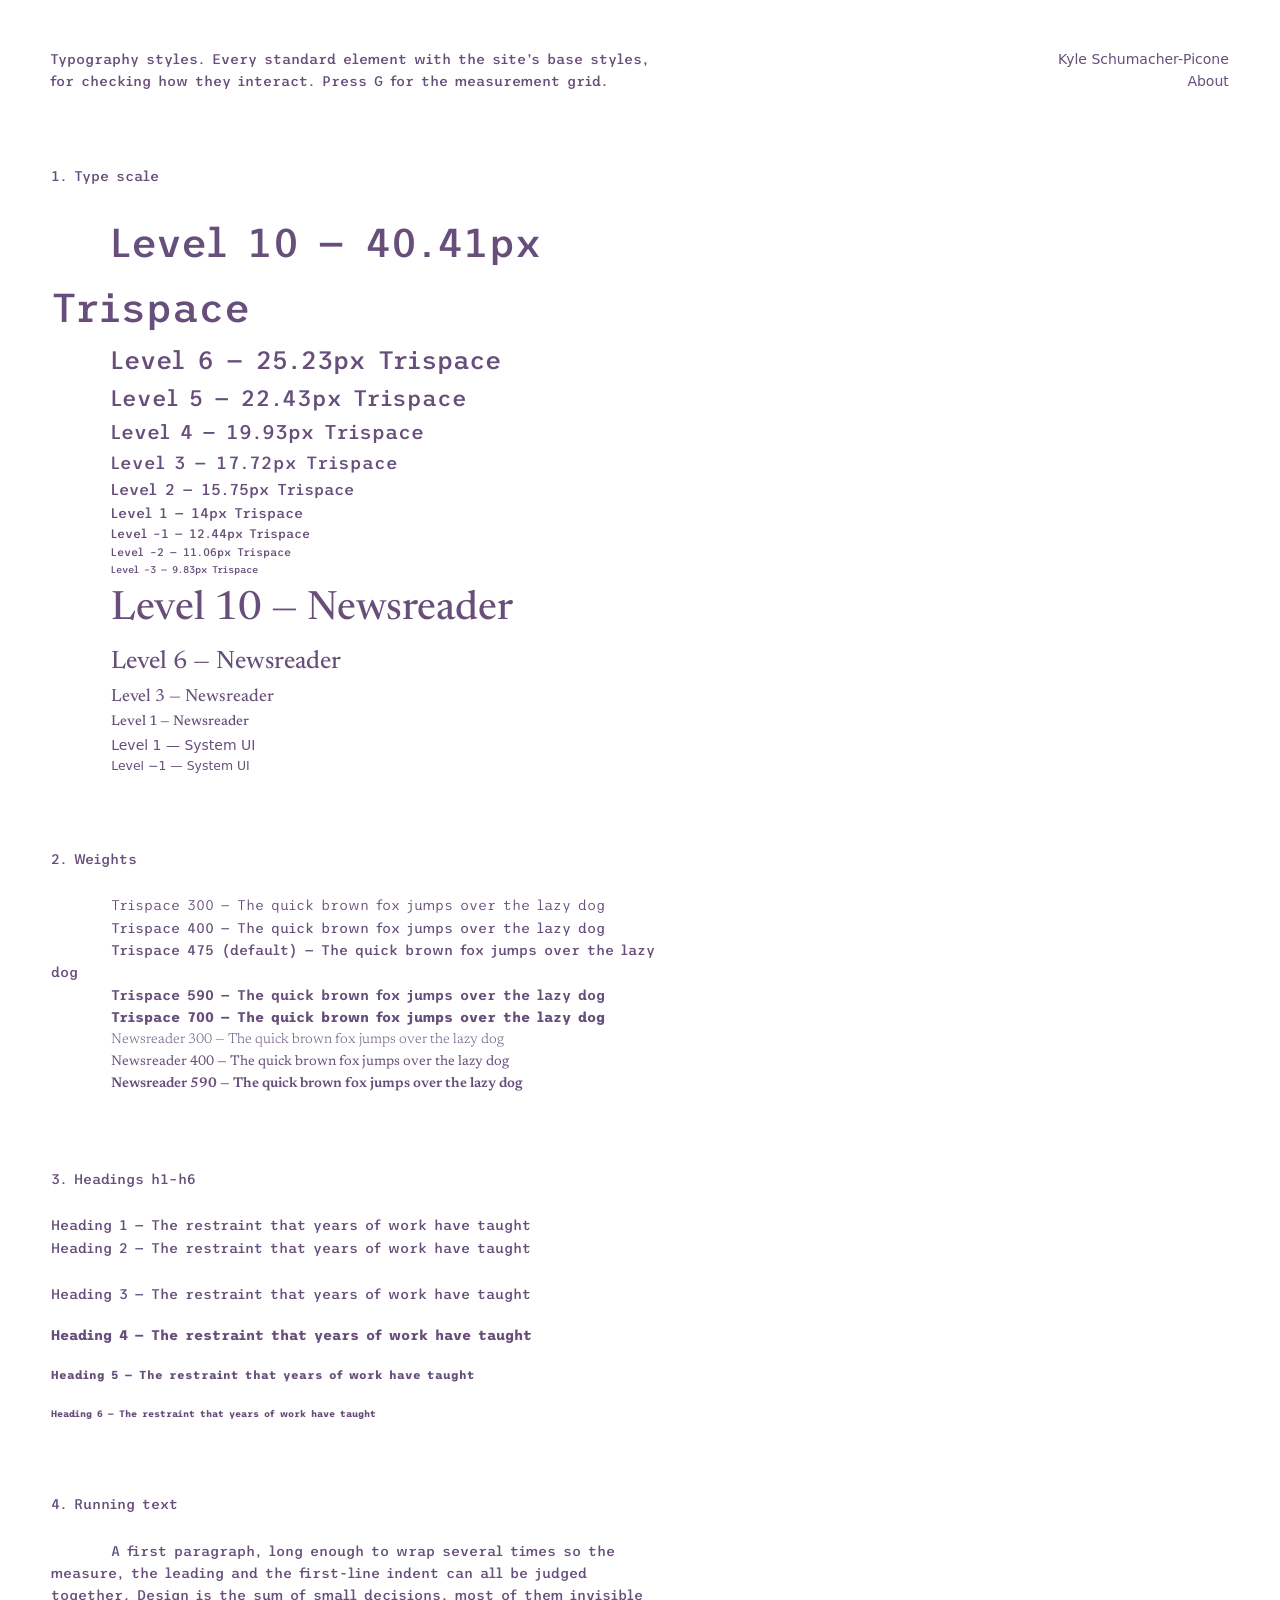
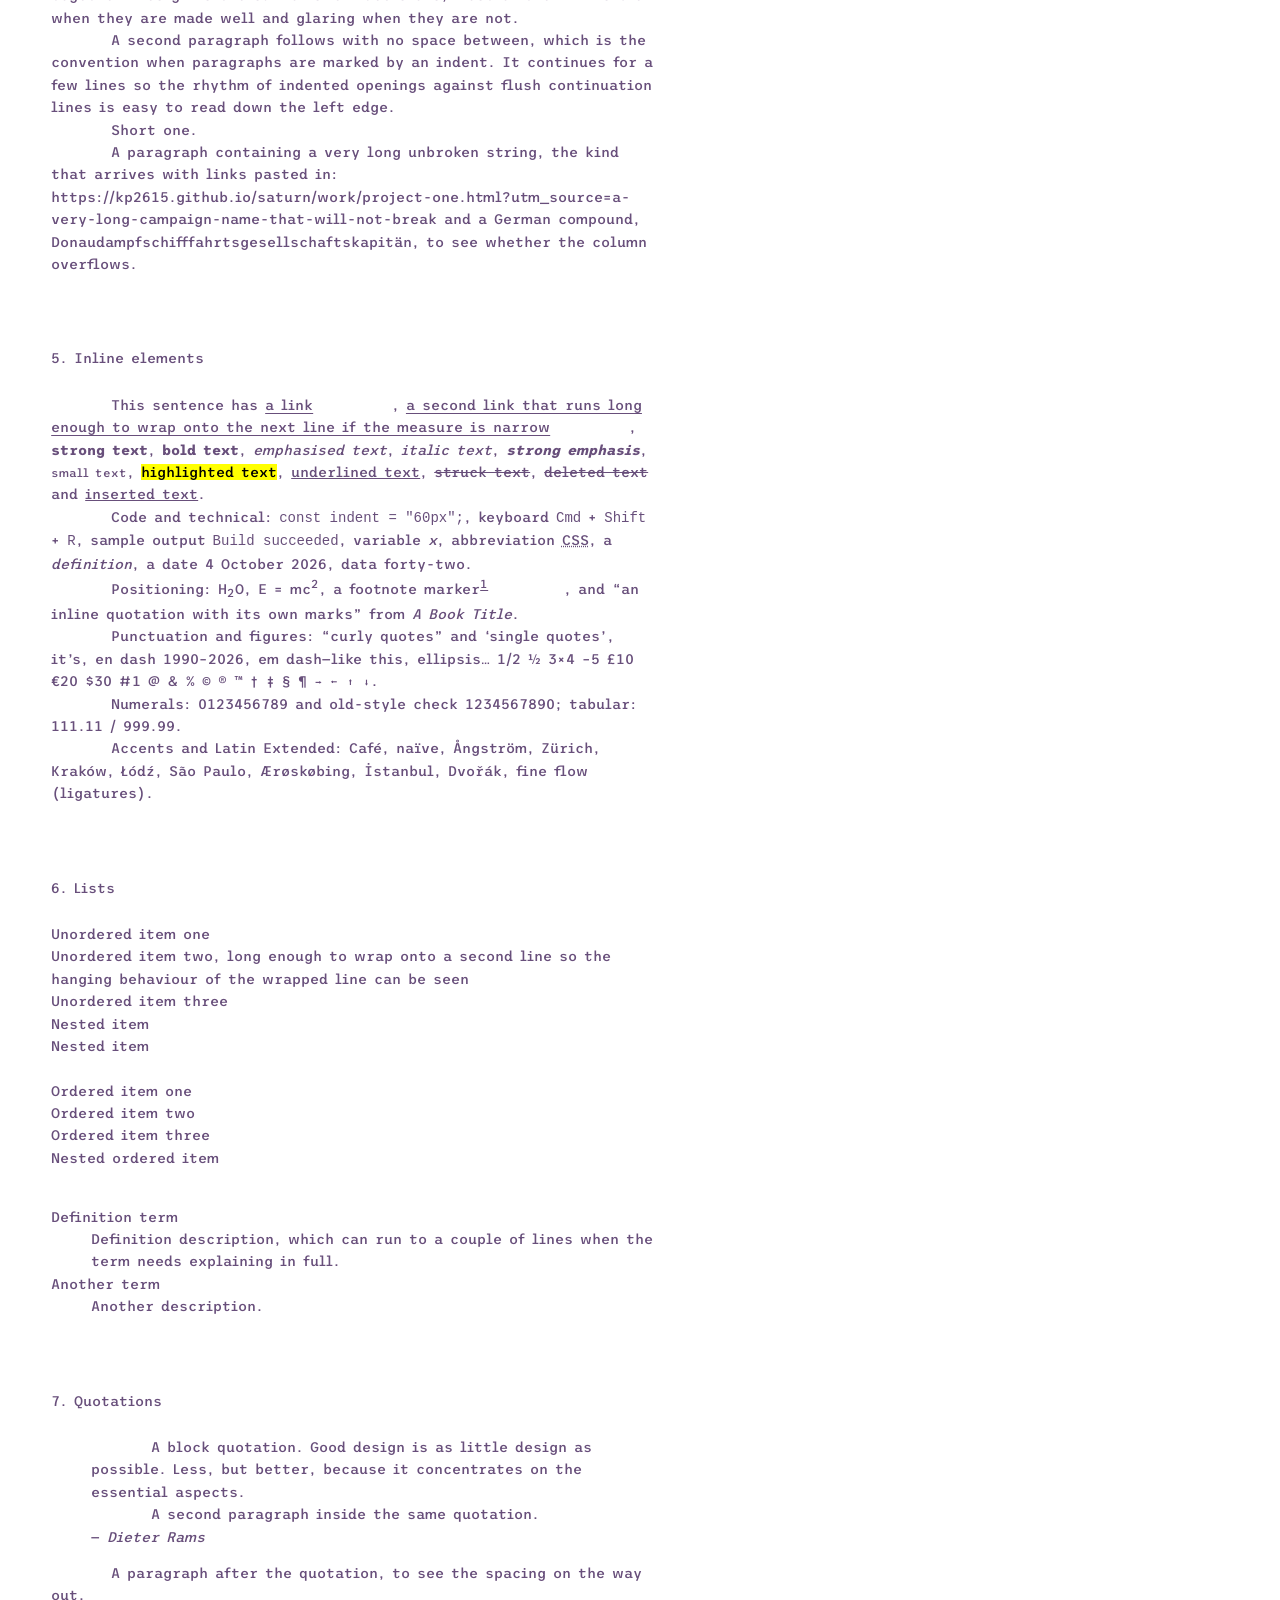
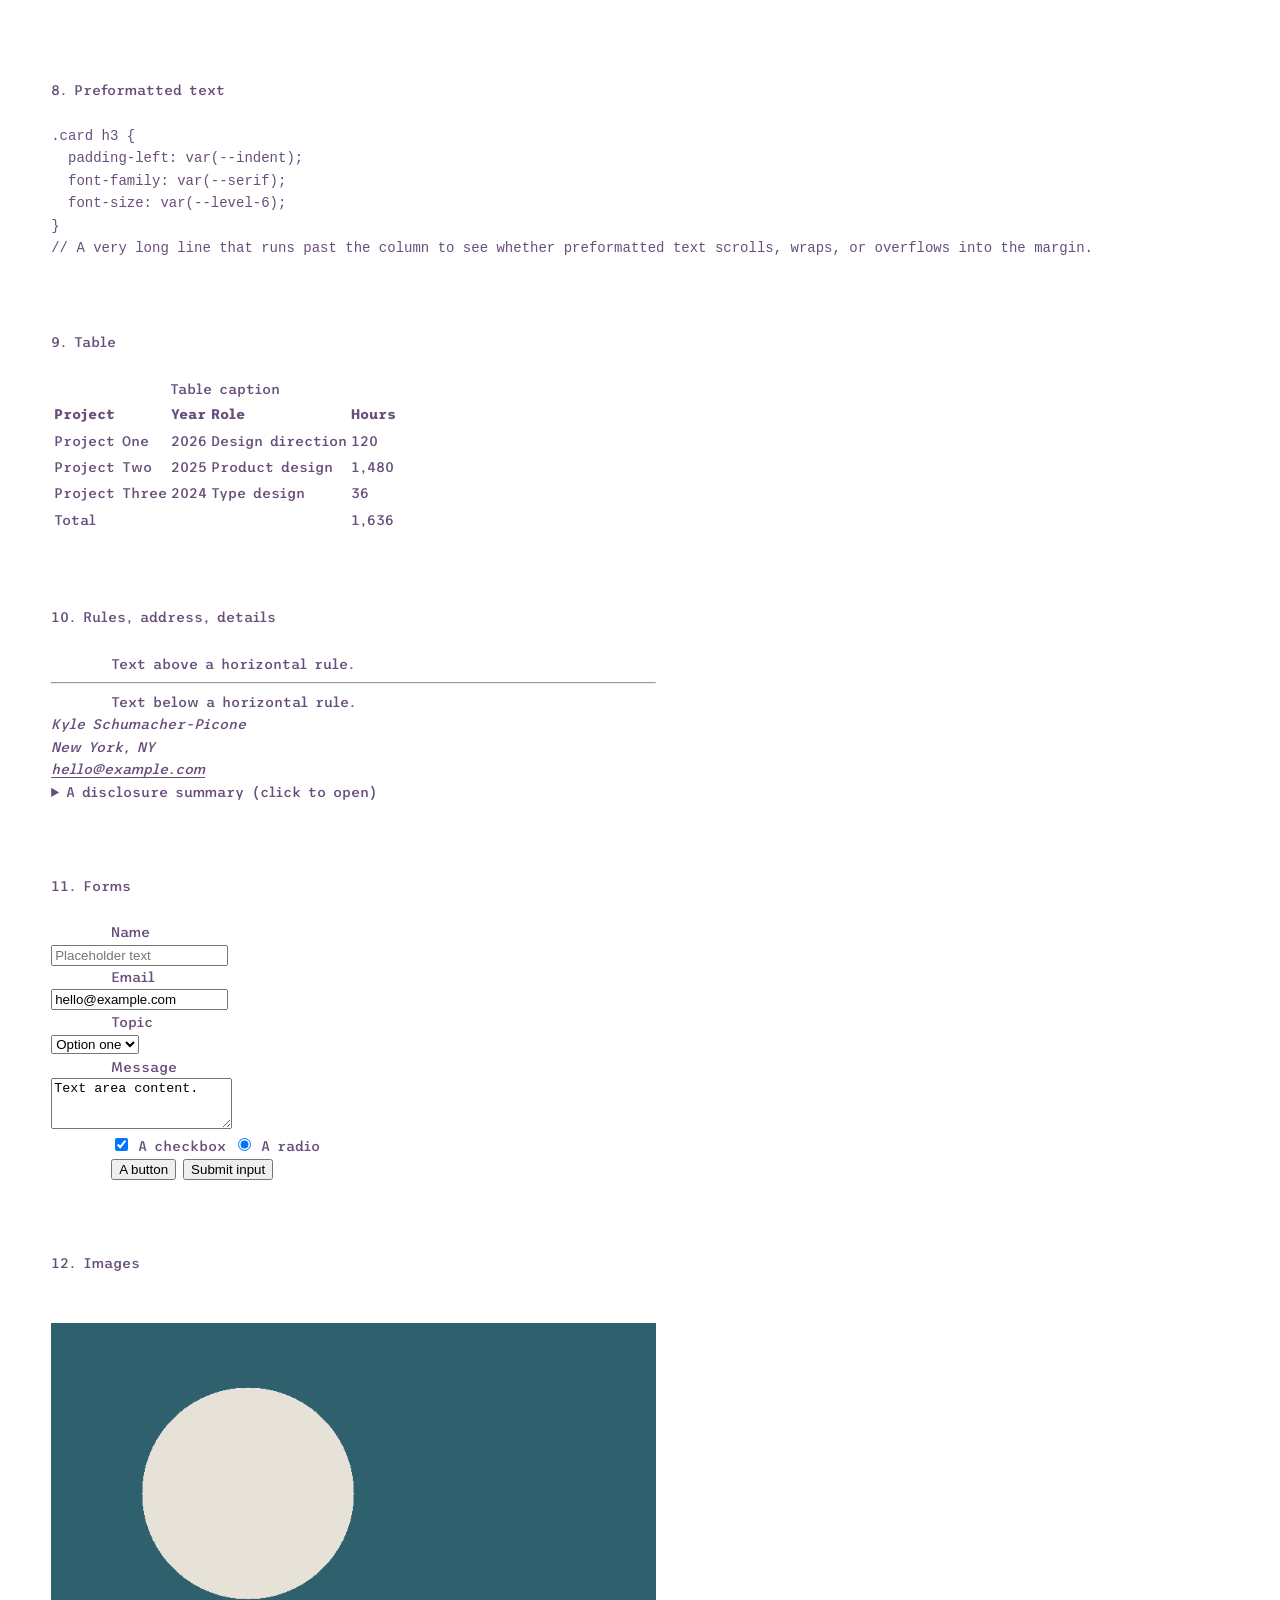
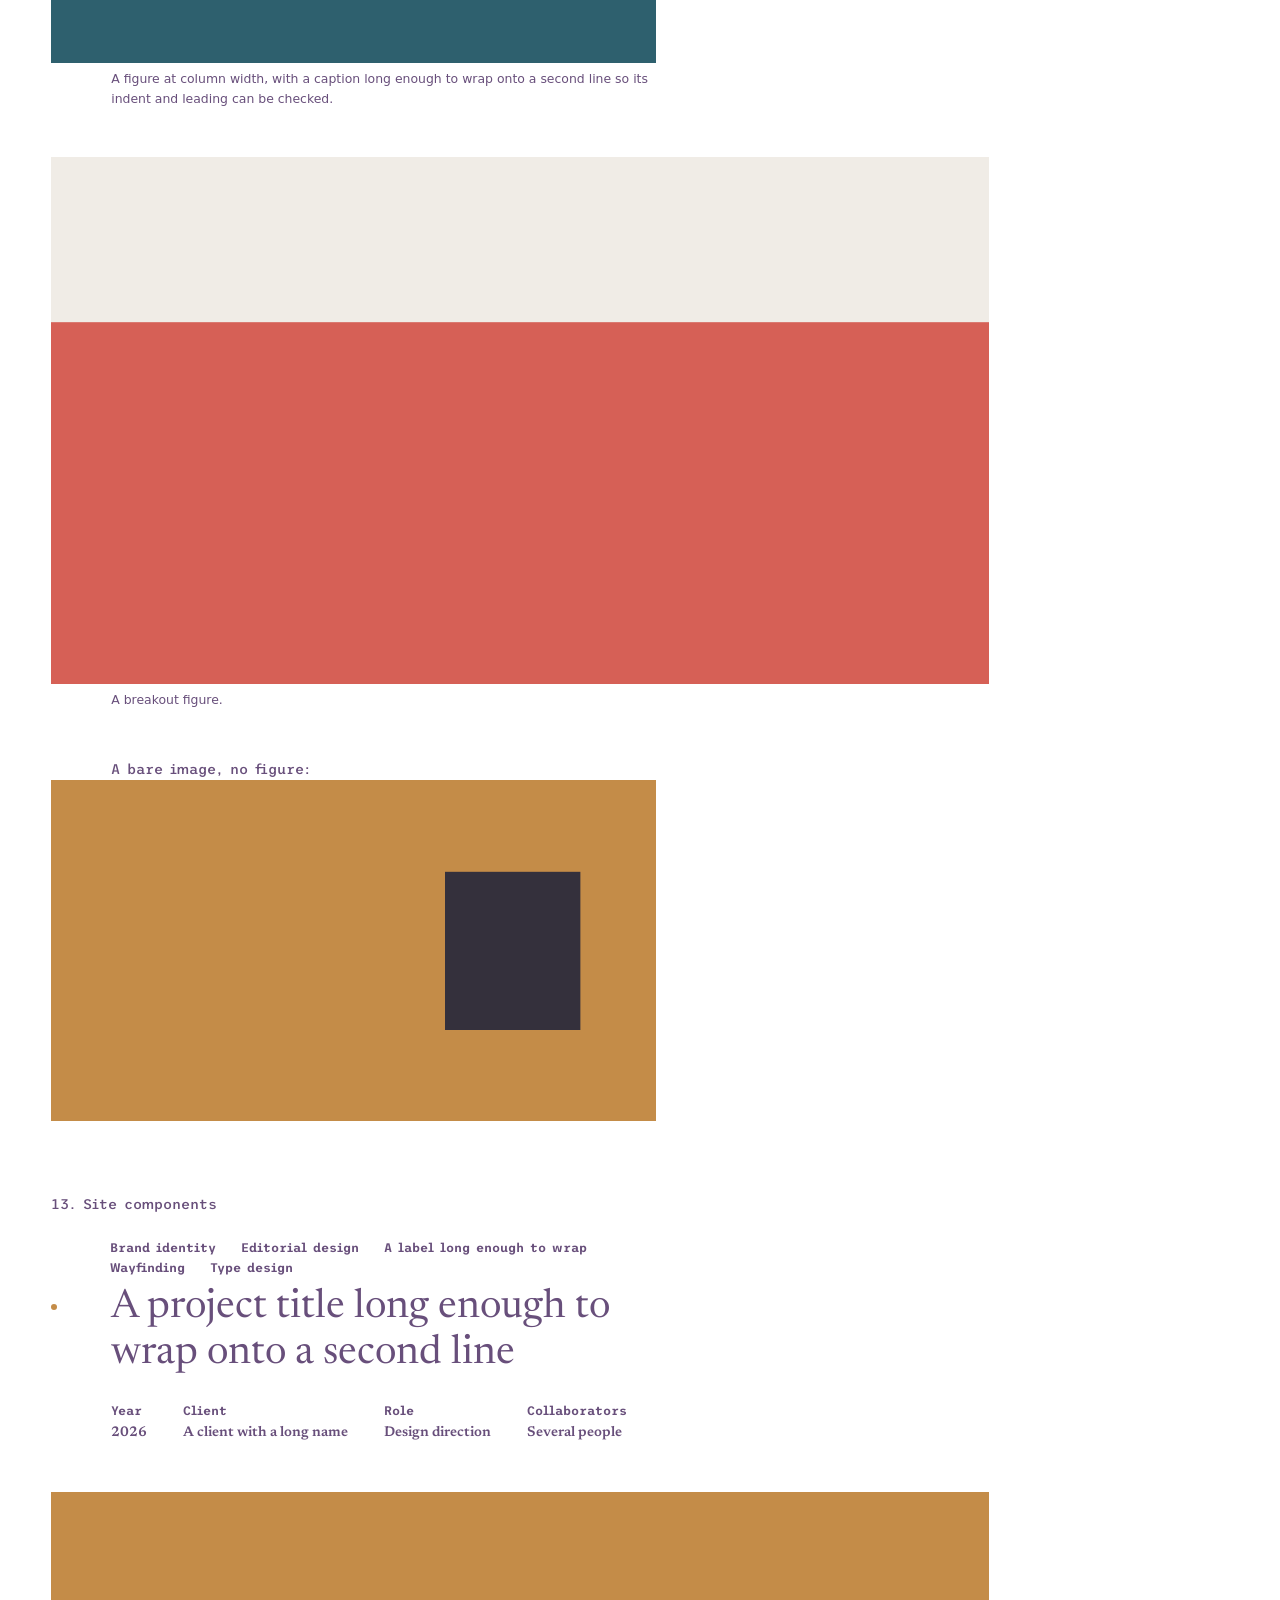
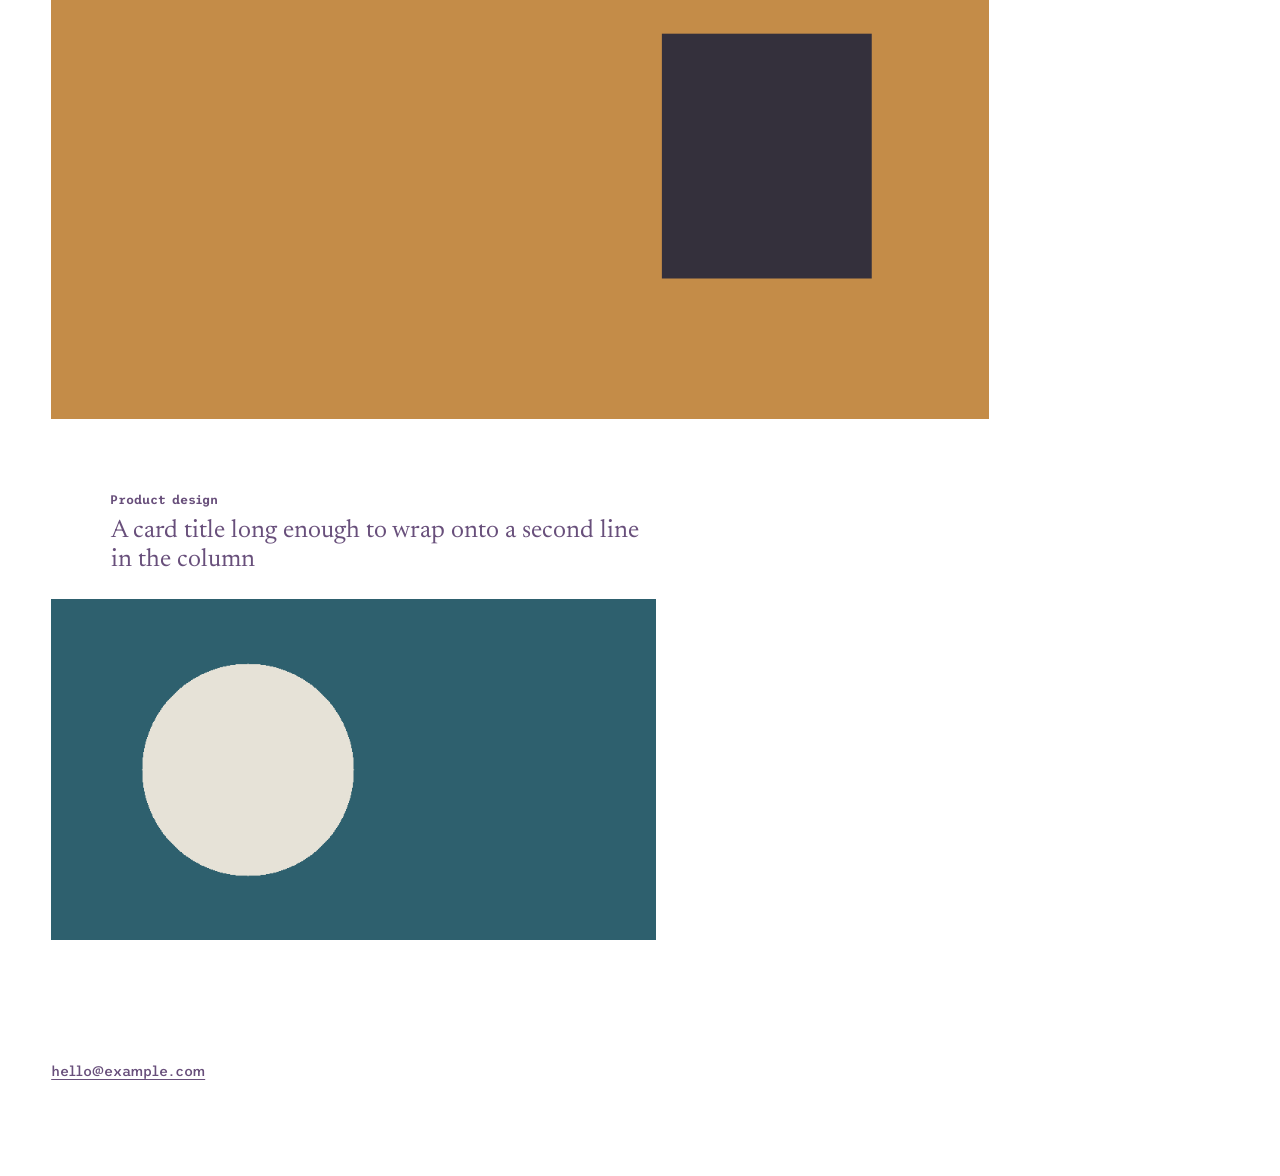
==== typography-styles.html @ 01dbc6ce "Add typography-styles.html, a test bench of standard elements Every common HTML element with the sit" ====
<!DOCTYPE html>
<html lang="en">
<head>
<meta charset="UTF-8">
<meta name="viewport" content="width=device-width, initial-scale=1.0">
<meta name="robots" content="noindex">
<title>Typography styles — Saturn</title>
<link rel="preconnect" href="https://fonts.googleapis.com">
<link rel="preconnect" href="https://fonts.gstatic.com" crossorigin>
<link href="https://fonts.googleapis.com/css2?family=Newsreader:ital,opsz,wght@0,6..72,200..800;1,6..72,200..800&family=Trispace:wdth,wght@75..125,100..800&display=swap" rel="stylesheet">
<link rel="stylesheet" href="css/style.css">
<link rel="stylesheet" href="css/grid.css">
<script src="js/grid.js"></script>
<script src="js/optical.js" defer></script>
<script src="js/wildcard.js" defer></script>
<!--
  A test bench, not a designed page: every element below is shown with the
  site's base styles only, and nothing added here. If something looks wrong
  on this page, it will look wrong wherever that element is used.
-->
</head>
<body>
<div class="wrap">

  <nav class="site-nav">
    <ul>
      <li><a href="index.html">Kyle Schumacher-Picone</a></li>
      <li><a href="about.html">About</a></li>
    </ul>
  </nav>

  <main>
    <p class="lead" data-optical>Typography styles. Every standard element with the site’s base styles, for checking how they interact. Press G for the measurement grid.</p>

    <!-- ===================================================== -->
    <section class="section">
      <h2>1. Type scale</h2>
      <p style="font-size: var(--level-10)">Level 10 — 40.41px Trispace</p>
      <p style="font-size: var(--level-6)">Level 6 — 25.23px Trispace</p>
      <p style="font-size: var(--level-5)">Level 5 — 22.43px Trispace</p>
      <p style="font-size: var(--level-4)">Level 4 — 19.93px Trispace</p>
      <p style="font-size: var(--level-3)">Level 3 — 17.72px Trispace</p>
      <p style="font-size: var(--level-2)">Level 2 — 15.75px Trispace</p>
      <p style="font-size: var(--level-1)">Level 1 — 14px Trispace</p>
      <p style="font-size: var(--level--1)">Level −1 — 12.44px Trispace</p>
      <p style="font-size: var(--level--2)">Level −2 — 11.06px Trispace</p>
      <p style="font-size: var(--level--3)">Level −3 — 9.83px Trispace</p>
      <p style="font-family: var(--serif); font-size: var(--level-10)">Level 10 — Newsreader</p>
      <p style="font-family: var(--serif); font-size: var(--level-6)">Level 6 — Newsreader</p>
      <p style="font-family: var(--serif); font-size: var(--level-3)">Level 3 — Newsreader</p>
      <p style="font-family: var(--serif); font-size: var(--level-1)">Level 1 — Newsreader</p>
      <p style="font-family: var(--system); font-size: var(--level-1)">Level 1 — System UI</p>
      <p style="font-family: var(--system); font-size: var(--level--1)">Level −1 — System UI</p>
    </section>

    <!-- ===================================================== -->
    <section class="section">
      <h2>2. Weights</h2>
      <p style="font-weight: 300">Trispace 300 — The quick brown fox jumps over the lazy dog</p>
      <p style="font-weight: 400">Trispace 400 — The quick brown fox jumps over the lazy dog</p>
      <p>Trispace 475 (default) — The quick brown fox jumps over the lazy dog</p>
      <p style="font-weight: 590">Trispace 590 — The quick brown fox jumps over the lazy dog</p>
      <p style="font-weight: 700">Trispace 700 — The quick brown fox jumps over the lazy dog</p>
      <p style="font-family: var(--serif); font-weight: 300">Newsreader 300 — The quick brown fox jumps over the lazy dog</p>
      <p style="font-family: var(--serif); font-weight: 400">Newsreader 400 — The quick brown fox jumps over the lazy dog</p>
      <p style="font-family: var(--serif); font-weight: 590">Newsreader 590 — The quick brown fox jumps over the lazy dog</p>
    </section>

    <!-- ===================================================== -->
    <section class="section">
      <h2>3. Headings h1–h6</h2>
      <h1>Heading 1 — The restraint that years of work have taught</h1>
      <h2>Heading 2 — The restraint that years of work have taught</h2>
      <h3>Heading 3 — The restraint that years of work have taught</h3>
      <h4>Heading 4 — The restraint that years of work have taught</h4>
      <h5>Heading 5 — The restraint that years of work have taught</h5>
      <h6>Heading 6 — The restraint that years of work have taught</h6>
    </section>

    <!-- ===================================================== -->
    <section class="section">
      <h2>4. Running text</h2>
      <p>A first paragraph, long enough to wrap several times so the measure, the leading and the first-line indent can all be judged together. Design is the sum of small decisions, most of them invisible when they are made well and glaring when they are not.</p>
      <p>A second paragraph follows with no space between, which is the convention when paragraphs are marked by an indent. It continues for a few lines so the rhythm of indented openings against flush continuation lines is easy to read down the left edge.</p>
      <p>Short one.</p>
      <p>A paragraph containing a very long unbroken string, the kind that arrives with links pasted in: https://kp2615.github.io/saturn/work/project-one.html?utm_source=a-very-long-campaign-name-that-will-not-break and a German compound, Donaudampfschifffahrtsgesellschaftskapitän, to see whether the column overflows.</p>
    </section>

    <!-- ===================================================== -->
    <section class="section">
      <h2>5. Inline elements</h2>
      <p>This sentence has <a href="#">a link</a>, <a href="#">a second link that runs long enough to wrap onto the next line if the measure is narrow</a>, <strong>strong text</strong>, <b>bold text</b>, <em>emphasised text</em>, <i>italic text</i>, <strong><em>strong emphasis</em></strong>, <small>small text</small>, <mark>highlighted text</mark>, <u>underlined text</u>, <s>struck text</s>, <del>deleted text</del> and <ins>inserted text</ins>.</p>
      <p>Code and technical: <code>const indent = "60px";</code>, keyboard <kbd>Cmd</kbd> + <kbd>Shift</kbd> + <kbd>R</kbd>, sample output <samp>Build succeeded</samp>, variable <var>x</var>, abbreviation <abbr title="Cascading Style Sheets">CSS</abbr>, a <dfn>definition</dfn>, a date <time datetime="2026-10-04">4 October 2026</time>, data <data value="42">forty-two</data>.</p>
      <p>Positioning: H<sub>2</sub>O, E = mc<sup>2</sup>, a footnote marker<sup><a href="#">1</a></sup>, and <q>an inline quotation with its own marks</q> from <cite>A Book Title</cite>.</p>
      <p>Punctuation and figures: “curly quotes” and ‘single quotes’, it’s, en dash 1990–2026, em dash—like this, ellipsis… 1/2 ½ 3×4 −5 £10 €20 $30 #1 @ & % © ® ™ † ‡ § ¶ → ← ↑ ↓.</p>
      <p>Numerals: 0123456789 and old-style check 1234567890; tabular: 111.11 / 999.99.</p>
      <p>Accents and Latin Extended: Café, naïve, Ångström, Zürich, Kraków, Łódź, São Paulo, Ærøskøbing, İstanbul, Dvořák, ﬁne ﬂow (ligatures).</p>
    </section>

    <!-- ===================================================== -->
    <section class="section">
      <h2>6. Lists</h2>
      <ul>
        <li>Unordered item one</li>
        <li>Unordered item two, long enough to wrap onto a second line so the hanging behaviour of the wrapped line can be seen</li>
        <li>Unordered item three
          <ul>
            <li>Nested item</li>
            <li>Nested item</li>
          </ul>
        </li>
      </ul>
      <br>
      <ol>
        <li>Ordered item one</li>
        <li>Ordered item two</li>
        <li>Ordered item three
          <ol>
            <li>Nested ordered item</li>
          </ol>
        </li>
      </ol>
      <br>
      <dl>
        <dt>Definition term</dt>
        <dd>Definition description, which can run to a couple of lines when the term needs explaining in full.</dd>
        <dt>Another term</dt>
        <dd>Another description.</dd>
      </dl>
    </section>

    <!-- ===================================================== -->
    <section class="section">
      <h2>7. Quotations</h2>
      <blockquote>
        <p>A block quotation. Good design is as little design as possible. Less, but better, because it concentrates on the essential aspects.</p>
        <p>A second paragraph inside the same quotation.</p>
        <footer>— <cite>Dieter Rams</cite></footer>
      </blockquote>
      <p>A paragraph after the quotation, to see the spacing on the way out.</p>
    </section>

    <!-- ===================================================== -->
    <section class="section">
      <h2>8. Preformatted text</h2>
      <pre><code>.card h3 {
  padding-left: var(--indent);
  font-family: var(--serif);
  font-size: var(--level-6);
}
// A very long line that runs past the column to see whether preformatted text scrolls, wraps, or overflows into the margin.</code></pre>
    </section>

    <!-- ===================================================== -->
    <section class="section">
      <h2>9. Table</h2>
      <table>
        <caption>Table caption</caption>
        <thead>
          <tr><th>Project</th><th>Year</th><th>Role</th><th>Hours</th></tr>
        </thead>
        <tbody>
          <tr><td>Project One</td><td>2026</td><td>Design direction</td><td>120</td></tr>
          <tr><td>Project Two</td><td>2025</td><td>Product design</td><td>1,480</td></tr>
          <tr><td>Project Three</td><td>2024</td><td>Type design</td><td>36</td></tr>
        </tbody>
        <tfoot>
          <tr><td>Total</td><td></td><td></td><td>1,636</td></tr>
        </tfoot>
      </table>
    </section>

    <!-- ===================================================== -->
    <section class="section">
      <h2>10. Rules, address, details</h2>
      <p>Text above a horizontal rule.</p>
      <hr>
      <p>Text below a horizontal rule.</p>
      <address>Kyle Schumacher-Picone<br>New York, NY<br><a href="mailto:hello@example.com">hello@example.com</a></address>
      <details>
        <summary>A disclosure summary (click to open)</summary>
        <p>Hidden content revealed by the disclosure.</p>
      </details>
    </section>

    <!-- ===================================================== -->
    <section class="section">
      <h2>11. Forms</h2>
      <form onsubmit="return false">
        <p><label for="t-name">Name</label><br><input id="t-name" type="text" placeholder="Placeholder text"></p>
        <p><label for="t-email">Email</label><br><input id="t-email" type="email" value="hello@example.com"></p>
        <p><label for="t-topic">Topic</label><br><select id="t-topic"><option>Option one</option><option>Option two</option></select></p>
        <p><label for="t-msg">Message</label><br><textarea id="t-msg" rows="3">Text area content.</textarea></p>
        <p><label><input type="checkbox" checked> A checkbox</label> <label><input type="radio" name="r" checked> A radio</label></p>
        <p><button type="submit">A button</button> <input type="submit" value="Submit input"></p>
      </form>
    </section>

    <!-- ===================================================== -->
    <section class="section">
      <h2>12. Images</h2>
      <figure>
        <img src="images/placeholder-2.png" alt="" width="1600" height="900">
        <figcaption>A figure at column width, with a caption long enough to wrap onto a second line so its indent and leading can be checked.</figcaption>
      </figure>
      <figure class="breakout">
        <img src="images/placeholder-3.png" alt="" width="1600" height="900">
        <figcaption>A breakout figure.</figcaption>
      </figure>
      <p>A bare image, no figure:</p>
      <img src="images/placeholder-1.png" alt="" width="800" height="450">
    </section>

    <!-- ===================================================== -->
    <section class="section">
      <h2>13. Site components</h2>

      <article data-wildcard>
        <ul class="labels" data-optical>
          <li>Brand identity</li>
          <li>Editorial design</li>
          <li>A label long enough to wrap</li>
          <li>Wayfinding</li>
          <li>Type design</li>
        </ul>
        <h1 class="project-title wildcard" data-optical>A project title long enough to wrap onto a second line</h1>
        <dl class="facts" data-optical>
          <div><dt>Year</dt><dd>2026</dd></div>
          <div><dt>Client</dt><dd>A client with a long name</dd></div>
          <div><dt>Role</dt><dd>Design direction</dd></div>
          <div><dt>Collaborators</dt><dd>Several people</dd></div>
        </dl>
        <img class="project-hero breakout" src="images/placeholder-1.png" alt="" width="1600" height="900">
      </article>

      <ul class="cards" style="margin-top: calc(var(--step) * 3)">
        <li class="card" data-wildcard>
          <ul class="labels" data-optical>
            <li>Product design</li>
          </ul>
          <h3 class="wildcard" data-optical><a href="#">A card title long enough to wrap onto a second line in the column</a></h3>
          <img src="images/placeholder-2.png" alt="" width="1600" height="900">
        </li>
      </ul>
    </section>
  </main>

  <footer class="site-footer">
    <a href="mailto:hello@example.com">hello@example.com</a>
  </footer>

</div>
</body>
</html>
---- css/style.css ----
/* ---------- Tokens ---------- */

:root {
  /* Blackish purple, tuned to sit just over the WCAG AAA threshold
     on white: #684f7b on #fff = 7.02:1 (AAA needs 7:1). */
  --ink: #684f7b;
  --paper: #ffffff;
  --flag: #ff00ff; /* magenta: marks the current page */

  --sans: "Trispace", ui-monospace, monospace;
  --serif: "Newsreader", Georgia, serif;
  /* The operating system's own UI face: San Francisco, Segoe UI, Roboto… */
  --system: system-ui, -apple-system, BlinkMacSystemFont, "Segoe UI", Roboto,
    "Helvetica Neue", Arial, sans-serif;

  /* 40% of a 14" MacBook Pro's default 1512px-wide viewport. */
  --measure: 605px;
  /* Left inset of the column; everything hangs from this edge. */
  --inset: clamp(16px, 4vw, 64px);
  /* The site's one indent: paragraph first lines, card labels and
     project titles all start this far in from the column edge. */
  --indent: 60px;
  /* Distance from the top of the window to the first line of text. */
  --top: calc(var(--step) * 2);

  --step: 1.5rem; /* base vertical rhythm: 24px */

  /* Type scale: Major Second (×1.125 per level), anchored at level 1 =
     14px, the paragraph size. There is no level 0: level 1 steps
     straight down to level -1. Every font size should come from here. */
  --level-1: 0.875rem;                        /* 14px     */
  --level-2: calc(var(--level-1) * 1.125);    /* 15.75px  */
  --level-3: calc(var(--level-2) * 1.125);    /* 17.72px  */
  --level-4: calc(var(--level-3) * 1.125);    /* 19.93px  */
  --level-5: calc(var(--level-4) * 1.125);    /* 22.43px  */
  --level-6: calc(var(--level-5) * 1.125);    /* 25.23px  */
  --level-7: calc(var(--level-6) * 1.125);    /* 28.39px  */
  --level-8: calc(var(--level-7) * 1.125);    /* 31.93px  */
  --level-9: calc(var(--level-8) * 1.125);    /* 35.93px  */
  --level-10: calc(var(--level-9) * 1.125);   /* 40.42px  */
  --level--1: calc(var(--level-1) / 1.125);   /* 12.44px  */
  --level--2: calc(var(--level--1) / 1.125);  /* 11.06px  */
  --level--3: calc(var(--level--2) / 1.125);  /* 9.83px   */
}

/* ---------- Base ---------- */

*,
*::before,
*::after {
  box-sizing: border-box;
}

html {
  font-size: 100%; /* browser default, 16px, so 1rem = 16px */
  -webkit-text-size-adjust: 100%;
}

body {
  margin: 0;
  background: var(--paper);
  color: var(--ink);
  font-family: var(--sans);
  font-size: var(--level-1);
  font-weight: 475;
  line-height: 1.6;
  text-align: left;
  -webkit-font-smoothing: antialiased;
}

/* Paragraphs: first-line indent, no gap between them. */
p {
  margin: 0;
  text-indent: var(--indent);
}

h1,
h2,
h3 {
  margin: 0;
  font-size: inherit;
  font-weight: inherit;
}

a {
  color: inherit;
  text-decoration-line: underline;
  text-decoration-thickness: 1px;
  text-underline-offset: 0.2em;
}

/* Hover: a right-facing arrow fades in after the link. It's an
   inline-block so the underline doesn't run beneath it, and it's
   always there (just invisible) so nothing shifts when it appears.
   It's drawn from the system font: Trispace's own arrow is so small
   it reads as a hyphen at this size. */
a::after {
  content: "→";
  display: inline-block;
  font-family: var(--system);
  margin-left: 0.5em;
  opacity: 0;
  transition: opacity 0.2s ease;
}

a:hover::after,
a:focus-visible::after {
  opacity: 1;
}

ul,
ol {
  margin: 0;
  padding: 0;
  list-style: none;
}

img {
  display: block;
  max-width: 100%;
  height: auto;
}

/* Optical alignment: js/optical.js measures how much empty space the
   first letter has before its ink and stores it in --optical; this pulls
   the element left by that amount so the ink itself sits on the edge. */
[data-optical] {
  margin-left: calc(var(--optical, 0px) * -1);
}

/* ---------- Layout ---------- */

/* The column: hard left, generous empty space to the right. */
.wrap {
  max-width: calc(var(--measure) + var(--inset));
  padding: var(--top) 0 calc(var(--step) * 4) var(--inset);
}

/* Images may break out of the column to the right, stopping short of
   the pinned nav (roughly 240px is kept clear for it). */
.breakout {
  width: min(1200px, 100vw - var(--inset) * 2 - 240px);
  max-width: none;
}

.section {
  margin-top: calc(var(--step) * 3);
}

.section > h2 {
  margin-bottom: var(--step);
}

/* ---------- Site nav ---------- */

/*
  Pinned to the right edge; it never scrolls. Its first line shares a
  baseline with the first line of text in the column.

  How the baselines line up: both the nav and the lead paragraph trim
  their first line down to the top of the capital letters (text-box),
  so each one's baseline sits exactly one cap-height below its top.
  The two fonts have different cap heights, so the nav starts lower by
  the difference: Trispace's cap height is 0.7em, the system font's is 1cap.
*/
.site-nav {
  position: fixed;
  top: calc(var(--top) + 0.7em - 1cap);
  right: var(--inset);
  font-family: var(--system);
  text-align: right;
  text-box: trim-start cap alphabetic;
}

.site-nav a {
  position: relative;
  text-decoration: none;
}

/* In the nav the hover arrow hangs out into the right margin, so the
   link text itself stays flush right. */
.site-nav a::after {
  position: absolute;
  left: 100%;
}

/* The current page doesn't get a hover arrow; it has the flag. */
.site-nav a[aria-current="page"]::after {
  content: none;
}

/* The flag: a small magenta dot hanging to the left of the current page,
   so the link text itself stays aligned with the others. */
.site-nav a[aria-current="page"]::before {
  content: "";
  display: inline-block;
  width: 6px;
  height: 6px;
  margin-left: -14px;
  margin-right: 8px;
  border-radius: 50%;
  background: var(--flag);
  vertical-align: middle;
}

/* ---------- Home ---------- */

/* The opening line of every page is the one exception to the indent
   rule. Its first line is trimmed to cap height so it can share a
   baseline with the nav (see .site-nav). It must be level 1 Trispace. */
.lead {
  text-indent: 0;
  text-box: trim-start cap alphabetic;
}

.index li {
  display: flex;
  gap: 2em;
}

.index .year {
  flex: 0 0 4ch;
}

/* ---------- Work cards ---------- */

.cards > li + li {
  margin-top: calc(var(--step) * 3);
}

/* The whole card is one link: the title's link is stretched over the
   card, so the labels and image are clickable too. */
.card {
  position: relative;
}

.labels {
  display: flex;
  flex-wrap: wrap;
  gap: 0 2em;
  margin-bottom: 6px;
  padding-left: var(--indent);
  font-size: var(--level--1);
  font-weight: 590;
}

.card h3 {
  margin-bottom: var(--step);
  padding-left: var(--indent);
  font-family: var(--serif);
  font-size: var(--level-6);
  font-weight: 400;
  line-height: 1.15;
}

/* The wild card: a small dot at the column's left edge, in the indent
   beside a title. Its colour is the dominant colour of the nearest
   [data-wildcard] element's first image (set by js/wildcard.js),
   magenta until then. On cards it fades in on hover; on a project page
   it's always shown.
   It's on the title's line (an inline-block pulled back into the indent
   with net zero width) and vertically centred on its lowercase letters,
   like the nav flag. The + var(--optical) undoes the title's optical
   nudge so the dot sits exactly on the column edge. */
.wildcard::before {
  content: "";
  display: inline-block;
  width: 6px;
  height: 6px;
  margin-left: calc(var(--indent) * -1 + var(--optical, 0px));
  margin-right: calc(var(--indent) - 6px - var(--optical, 0px));
  border-radius: 50%;
  background: var(--wildcard, var(--flag));
  vertical-align: middle;
  position: relative;
  top: -1px; /* optical nudge up from the lowercase centre line */
  transition: opacity 0.2s ease;
}

.card .wildcard::before {
  opacity: 0;
}

.card:hover .wildcard::before,
.card:focus-within .wildcard::before {
  opacity: 1;
}

/* Meanwhile everything else on the card eases back to 92% opacity.
   The title's link is dimmed rather than the heading itself, so the
   wild card (which belongs to the heading) stays at full strength. */
.labels,
.card h3 a,
.card img {
  transition: opacity 0.2s ease;
}

.card:hover :is(.labels, h3 a, img),
.card:focus-within :is(.labels, h3 a, img) {
  opacity: 0.92;
}

.card h3 a {
  text-decoration: none;
}

.card h3 a::before {
  content: "";
  position: absolute;
  inset: 0;
}

/* No hover arrow on card titles; the wild card is the hover cue. */
.card h3 a::after {
  content: none;
}

.card img {
  width: 100%;
  aspect-ratio: 16 / 9;
  object-fit: cover;
}

/* ---------- Project page ---------- */

/* The breadcrumb's link skips the hover arrow: its reserved space would
   open a gap before the slash. */
.crumb a::after {
  content: none;
}

.project-head {
  margin-top: calc(var(--step) * 3);
}

.project-title {
  padding-left: var(--indent);
  font-family: var(--serif);
  font-size: var(--level-10);
  font-weight: 400;
  line-height: 1.15;
}

/* Year, client, role…: a row of small columns on the indent. */
.facts {
  display: flex;
  flex-wrap: wrap;
  gap: 12px 36px;
  margin: var(--step) 0 0;
  padding-left: var(--indent);
}

.facts dt {
  font-size: var(--level--1);
  font-weight: 590;
}

.facts dd {
  margin: 0;
  font-family: var(--serif);
  font-weight: 590;
}

.project-hero {
  margin-top: calc(var(--step) * 2);
  aspect-ratio: 16 / 9;
  object-fit: cover;
}

.project-body {
  margin-top: calc(var(--step) * 3);
}

.project-body h2 {
  margin: calc(var(--step) * 2) 0 var(--step);
}

.project-body h2:first-child {
  margin-top: 0;
}

figure {
  margin: calc(var(--step) * 2) 0;
}

figure img {
  width: 100%;
  aspect-ratio: 16 / 9;
  object-fit: cover;
}

figcaption {
  margin-top: 6px;
  padding-left: var(--indent);
  font-family: var(--system);
  font-size: var(--level--1);
}

/* Two images side by side within the column. */
.pair {
  display: grid;
  grid-template-columns: 1fr 1fr;
  gap: 12px;
}

.pair img {
  aspect-ratio: 4 / 5;
}

.next-project {
  margin-top: calc(var(--step) * 5);
}
.next-project > h2 {
  margin-bottom: var(--step);
}

/* ---------- Footer ---------- */

.site-footer {
  margin-top: calc(var(--step) * 5);
}
---- css/grid.css ----
/*
  Measurement grid: a development aid, not part of the design.

  Press G to show or hide it (the choice is remembered in this browser).
  Faint line every 6px, stronger line every 30px, measured from the
  top-center of the page: horizontal lines count down from the very top,
  vertical lines count out left and right from the center.

  It's a pseudo-element laid over the page with pointer-events off, so
  it takes no space, moves nothing, and can't be clicked.
  To remove it entirely, delete this file, js/grid.js, and their two
  lines in the <head> of each page.
*/

html.show-grid {
  position: relative;
}

html.show-grid::after {
  content: "";
  position: absolute;
  top: 0;
  left: 0;
  right: 0;
  height: max(100%, 100vh); /* the whole page, even if it's shorter than the window */
  z-index: 9999;
  pointer-events: none;

  --minor: rgba(0, 150, 255, 0.12);
  --major: rgba(0, 150, 255, 0.45);

  background-image:
    /* every 30px */
    linear-gradient(to right, var(--major) 1px, transparent 1px),
    linear-gradient(to bottom, var(--major) 1px, transparent 1px),
    /* every 6px */
    linear-gradient(to right, var(--minor) 1px, transparent 1px),
    linear-gradient(to bottom, var(--minor) 1px, transparent 1px);
  background-size:
    30px 30px,
    30px 30px,
    6px 6px,
    6px 6px;
  /* x: put a line exactly on the center (50% of the width, corrected
     by half a tile, since % positions a tile by its own midpoint).
     y: start at the top edge. */
  background-position:
    calc(50% + 15px) 0,
    calc(50% + 15px) 0,
    calc(50% + 3px) 0,
    calc(50% + 3px) 0;
}
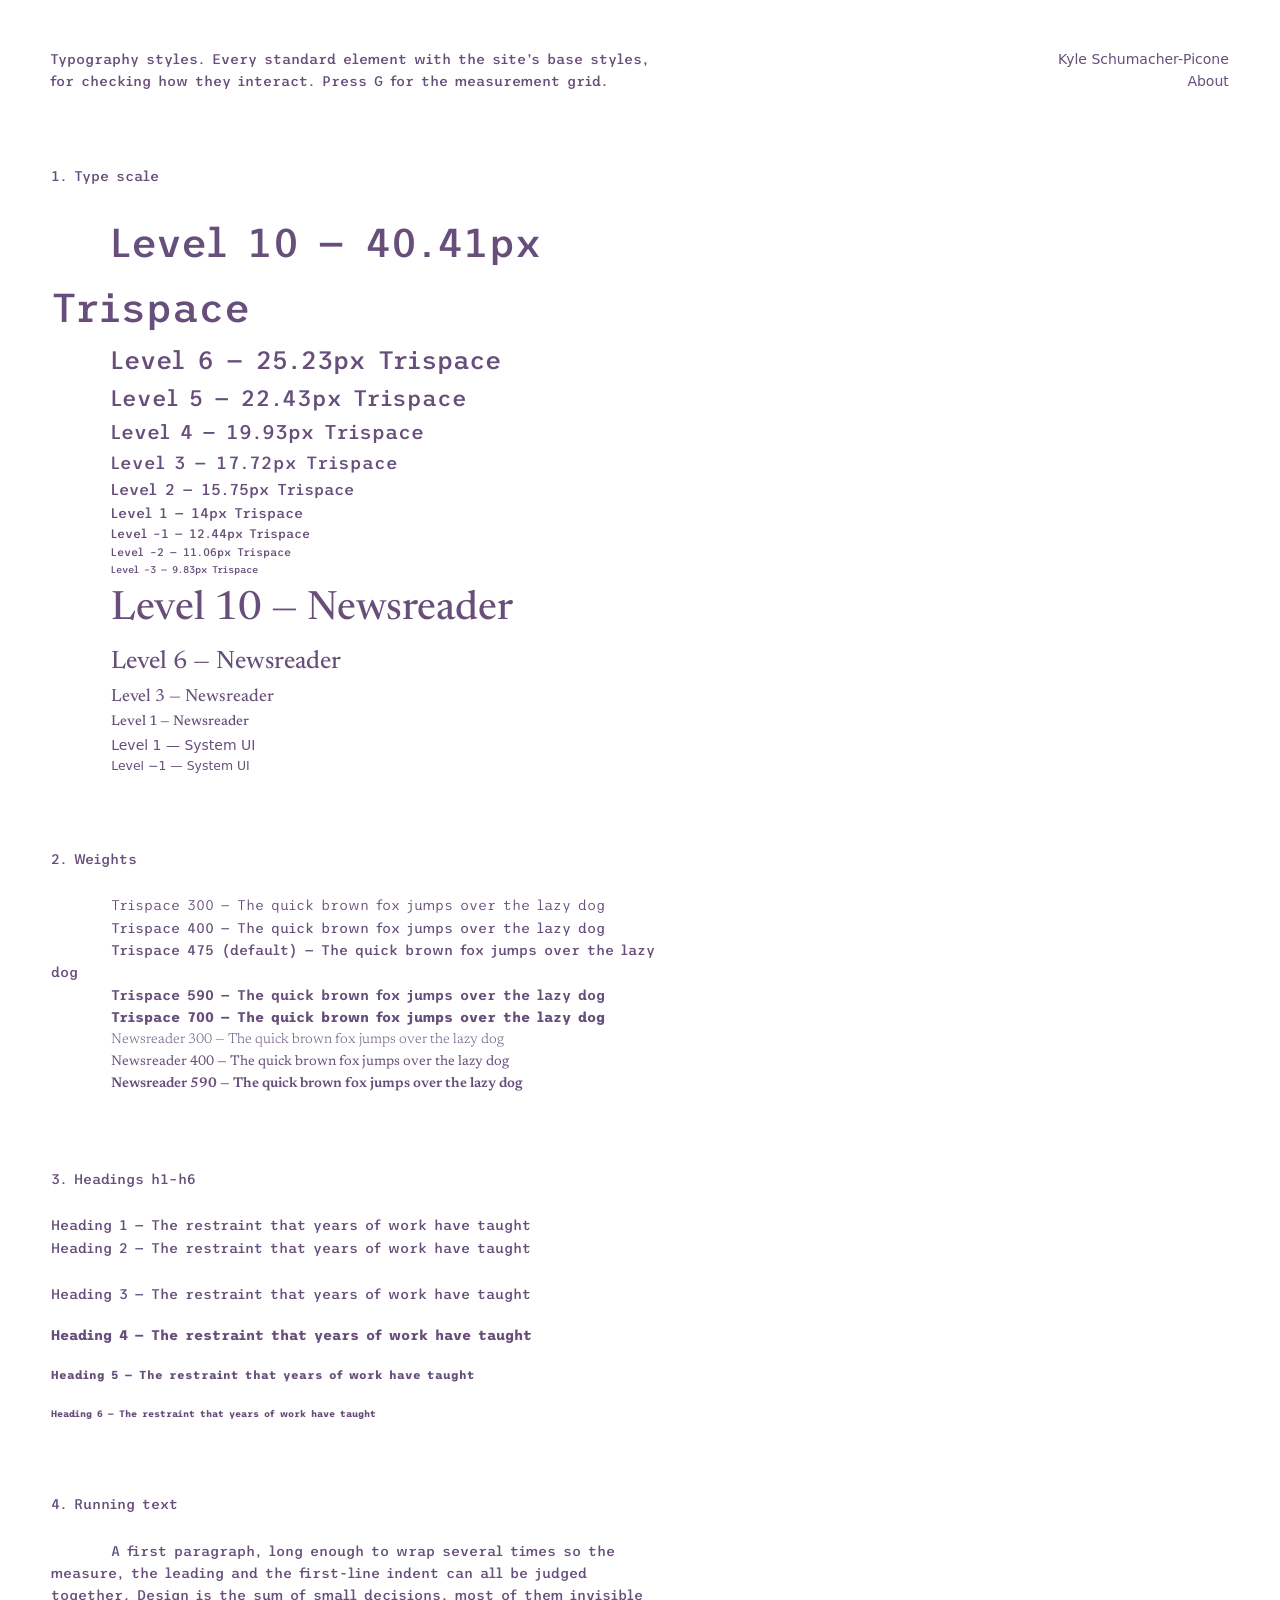
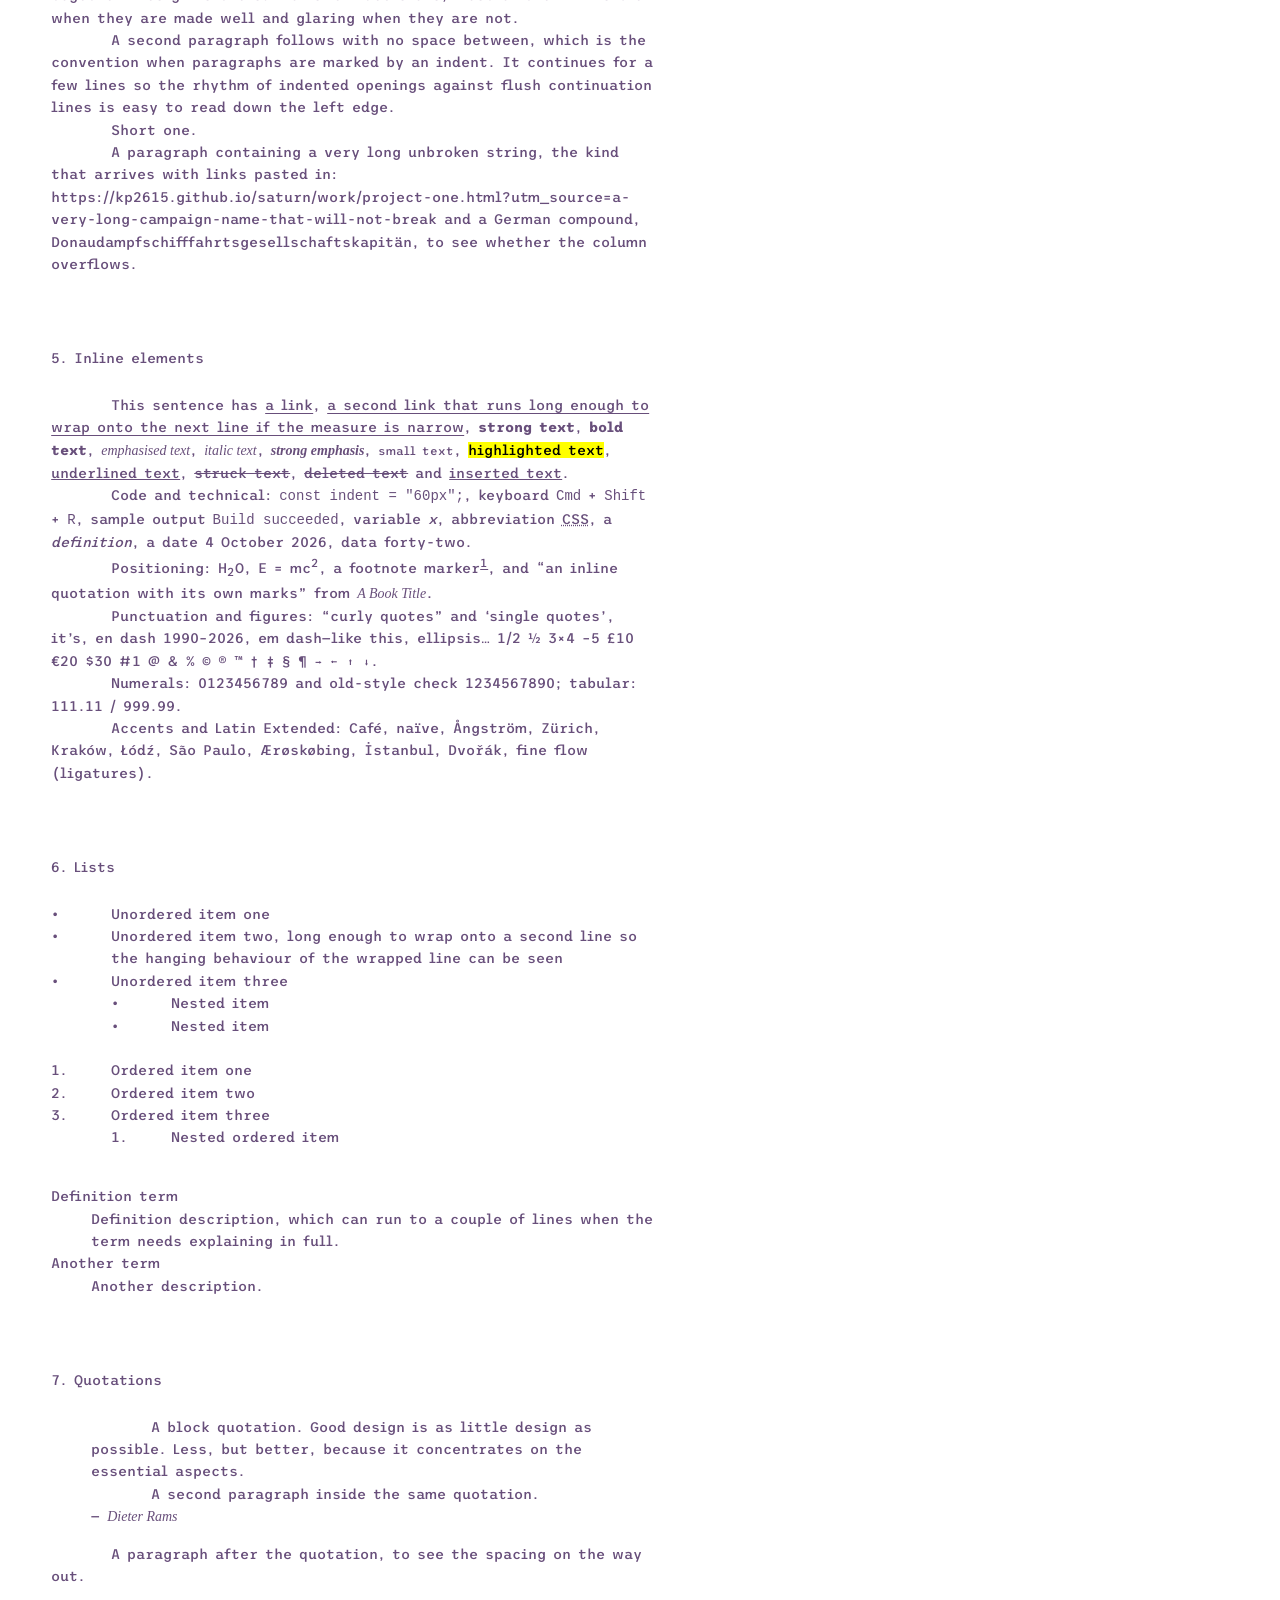
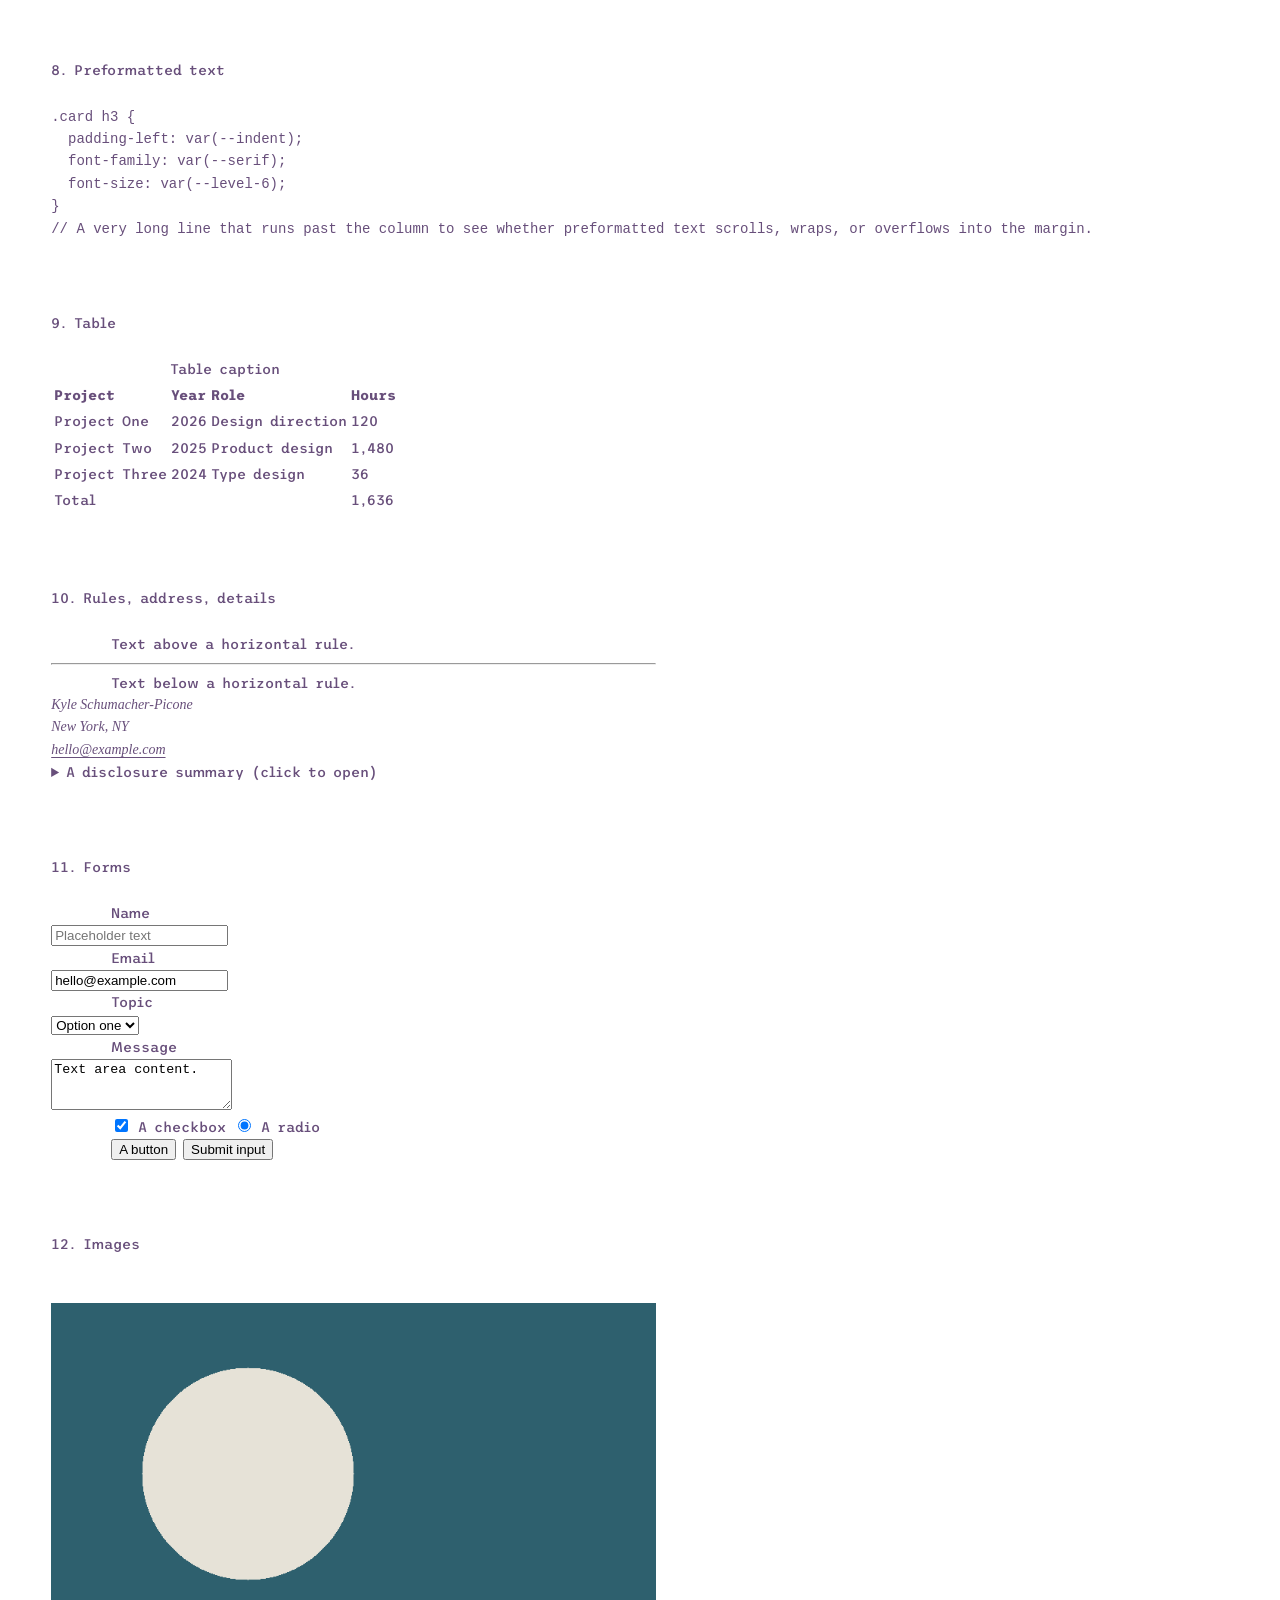
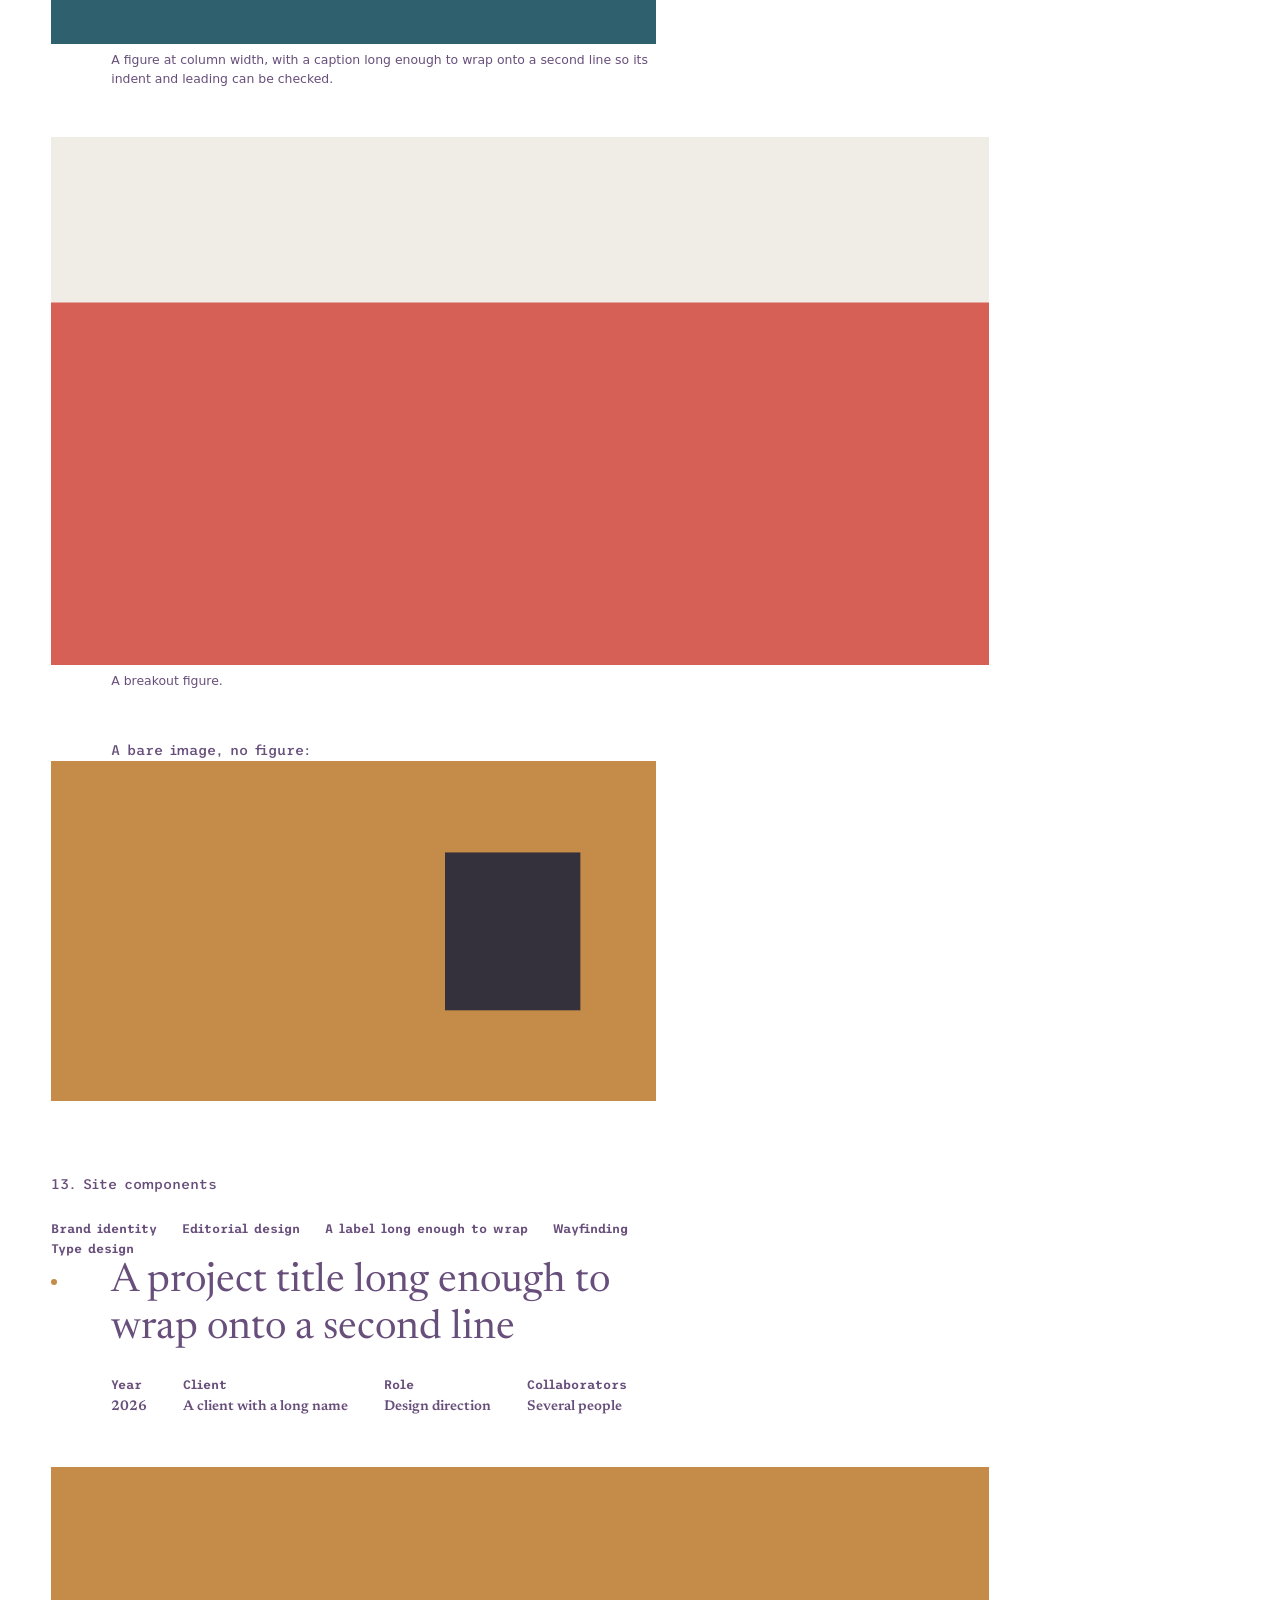
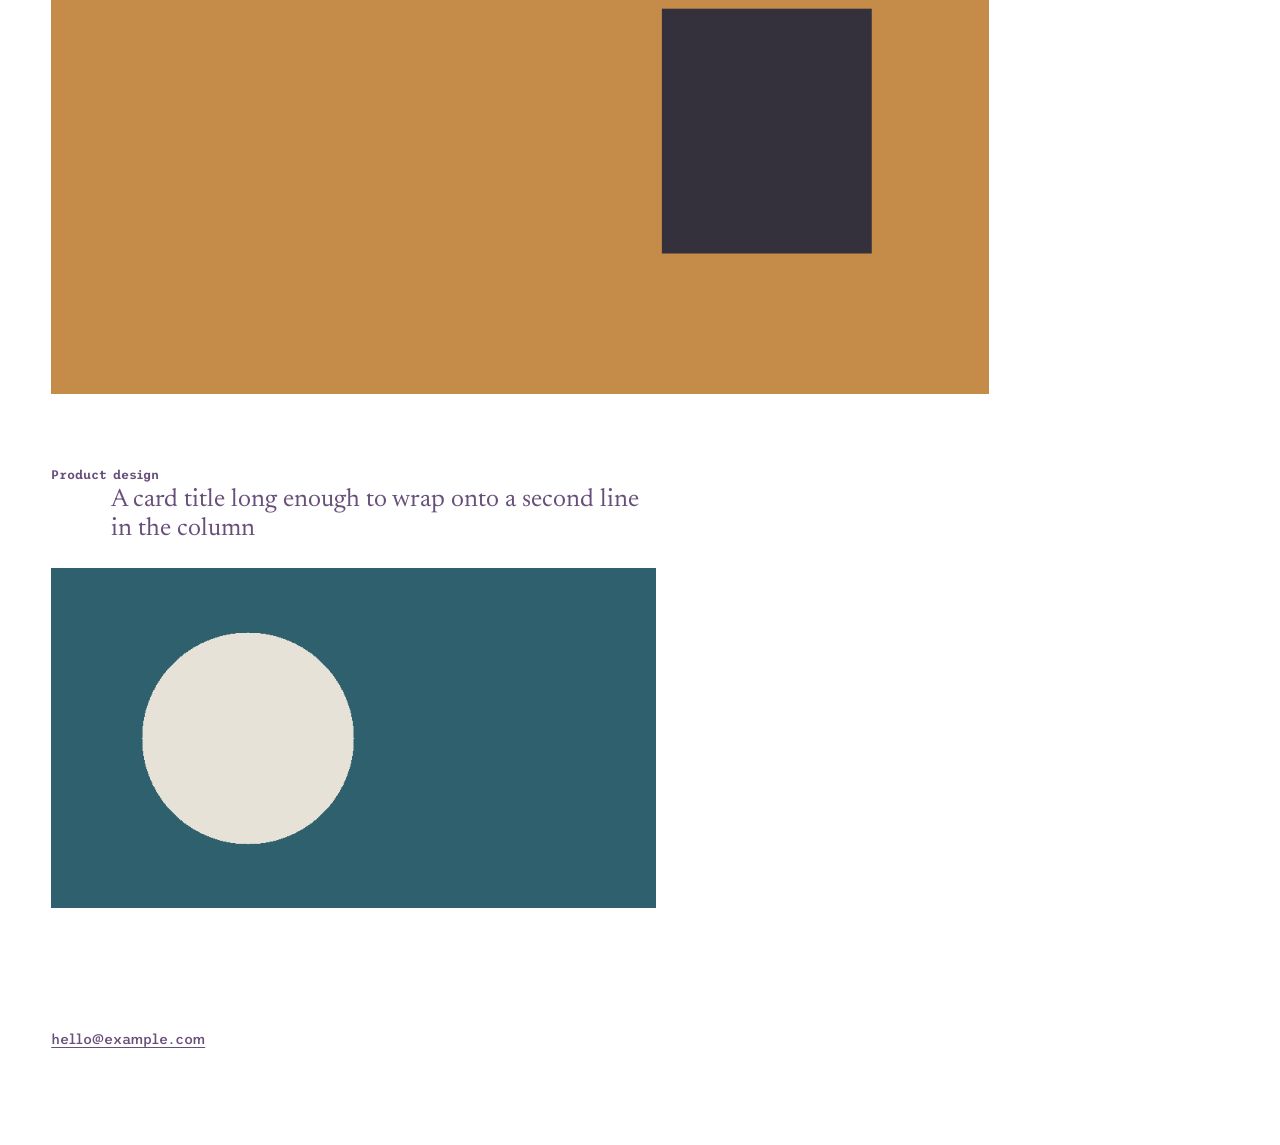
==== commit bbc05da2: "Arrows only on free-standing links; Newsreader italics; list markers back - The hover arrow is now o" ====
--- a/typography-styles.html
+++ b/typography-styles.html
@@ -23,7 +23,7 @@
 <div class="wrap">
 
   <nav class="site-nav">
-    <ul>
+    <ul class="nav-list">
       <li><a href="index.html">Kyle Schumacher-Picone</a></li>
       <li><a href="about.html">About</a></li>
     </ul>
--- a/css/style.css
+++ b/css/style.css
@@ -89,12 +89,14 @@
   text-underline-offset: 0.2em;
 }
 
-/* Hover: a right-facing arrow fades in after the link. It's an
-   inline-block so the underline doesn't run beneath it, and it's
-   always there (just invisible) so nothing shifts when it appears.
-   It's drawn from the system font: Trispace's own arrow is so small
-   it reads as a hyphen at this size. */
-a::after {
+/* Hover arrow: an ornament for free-standing links only — the nav,
+   the footer, and any link given class="standalone". Links inside
+   running text (paragraphs, headings, lists…) never get it.
+   A right-facing arrow fades in after the link. It's an inline-block so
+   the underline doesn't run beneath it, and it's always there (just
+   invisible) so nothing shifts when it appears. It's drawn from the
+   system font: Trispace's own arrow is so small it reads as a hyphen. */
+:is(.site-nav a, .site-footer a, a.standalone)::after {
   content: "→";
   display: inline-block;
   font-family: var(--system);
@@ -103,16 +105,61 @@
   transition: opacity 0.2s ease;
 }
 
-a:hover::after,
-a:focus-visible::after {
+:is(.site-nav a, .site-footer a, a.standalone):is(:hover, :focus-visible)::after {
   opacity: 1;
 }
 
-ul,
-ol {
+/* Italics are set in Newsreader: Trispace has no true italic, so the
+   browser would otherwise fake one by slanting the upright letters. */
+em,
+i,
+cite,
+address {
+  font-family: var(--serif);
+  font-style: italic;
+}
+
+/* Lists. Any list with a class is a component (nav, cards, labels…)
+   and starts bare. A plain <ul>/<ol> is content: its text starts on the
+   indent and its bullet or number hangs at the column edge, the way the
+   wild card hangs beside a title. Nested lists step in by another
+   indent. */
+:is(ul, ol)[class] {
   margin: 0;
   padding: 0;
   list-style: none;
+}
+
+:is(ul, ol):not([class]) {
+  margin: 0;
+  padding-left: var(--indent);
+  list-style: none;
+}
+
+:is(ul, ol):not([class]) > li {
+  position: relative;
+}
+
+:is(ul, ol):not([class]) > li::before {
+  position: absolute;
+  left: calc(var(--indent) * -1);
+}
+
+ul:not([class]) > li::before {
+  content: "•";
+}
+
+ol:not([class]) {
+  counter-reset: item;
+}
+
+ol:not([class]) > li {
+  counter-increment: item;
+}
+
+ol:not([class]) > li::before {
+  content: counter(item) ".";
+  font-variant-numeric: tabular-nums;
 }
 
 img {
@@ -310,11 +357,6 @@
   inset: 0;
 }
 
-/* No hover arrow on card titles; the wild card is the hover cue. */
-.card h3 a::after {
-  content: none;
-}
-
 .card img {
   width: 100%;
   aspect-ratio: 16 / 9;
@@ -322,12 +364,6 @@
 }
 
 /* ---------- Project page ---------- */
-
-/* The breadcrumb's link skips the hover arrow: its reserved space would
-   open a gap before the slash. */
-.crumb a::after {
-  content: none;
-}
 
 .project-head {
   margin-top: calc(var(--step) * 3);
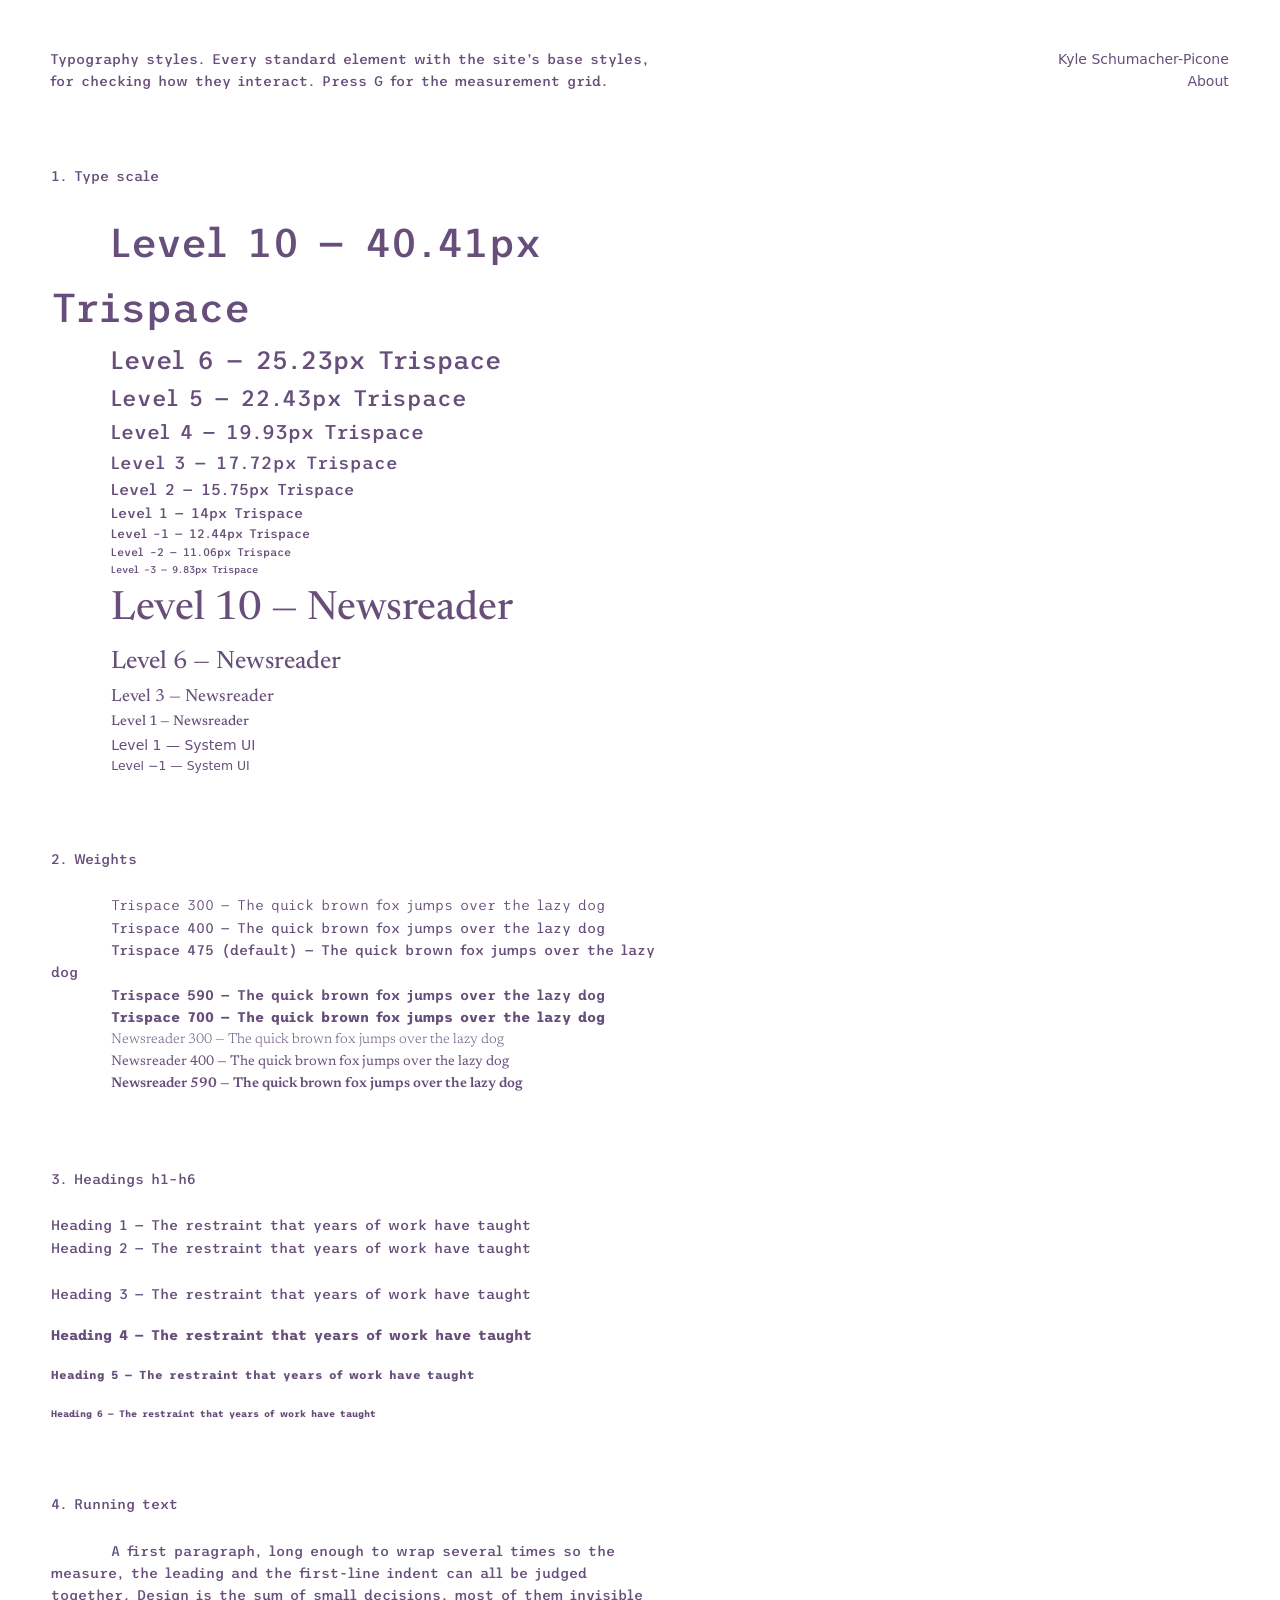
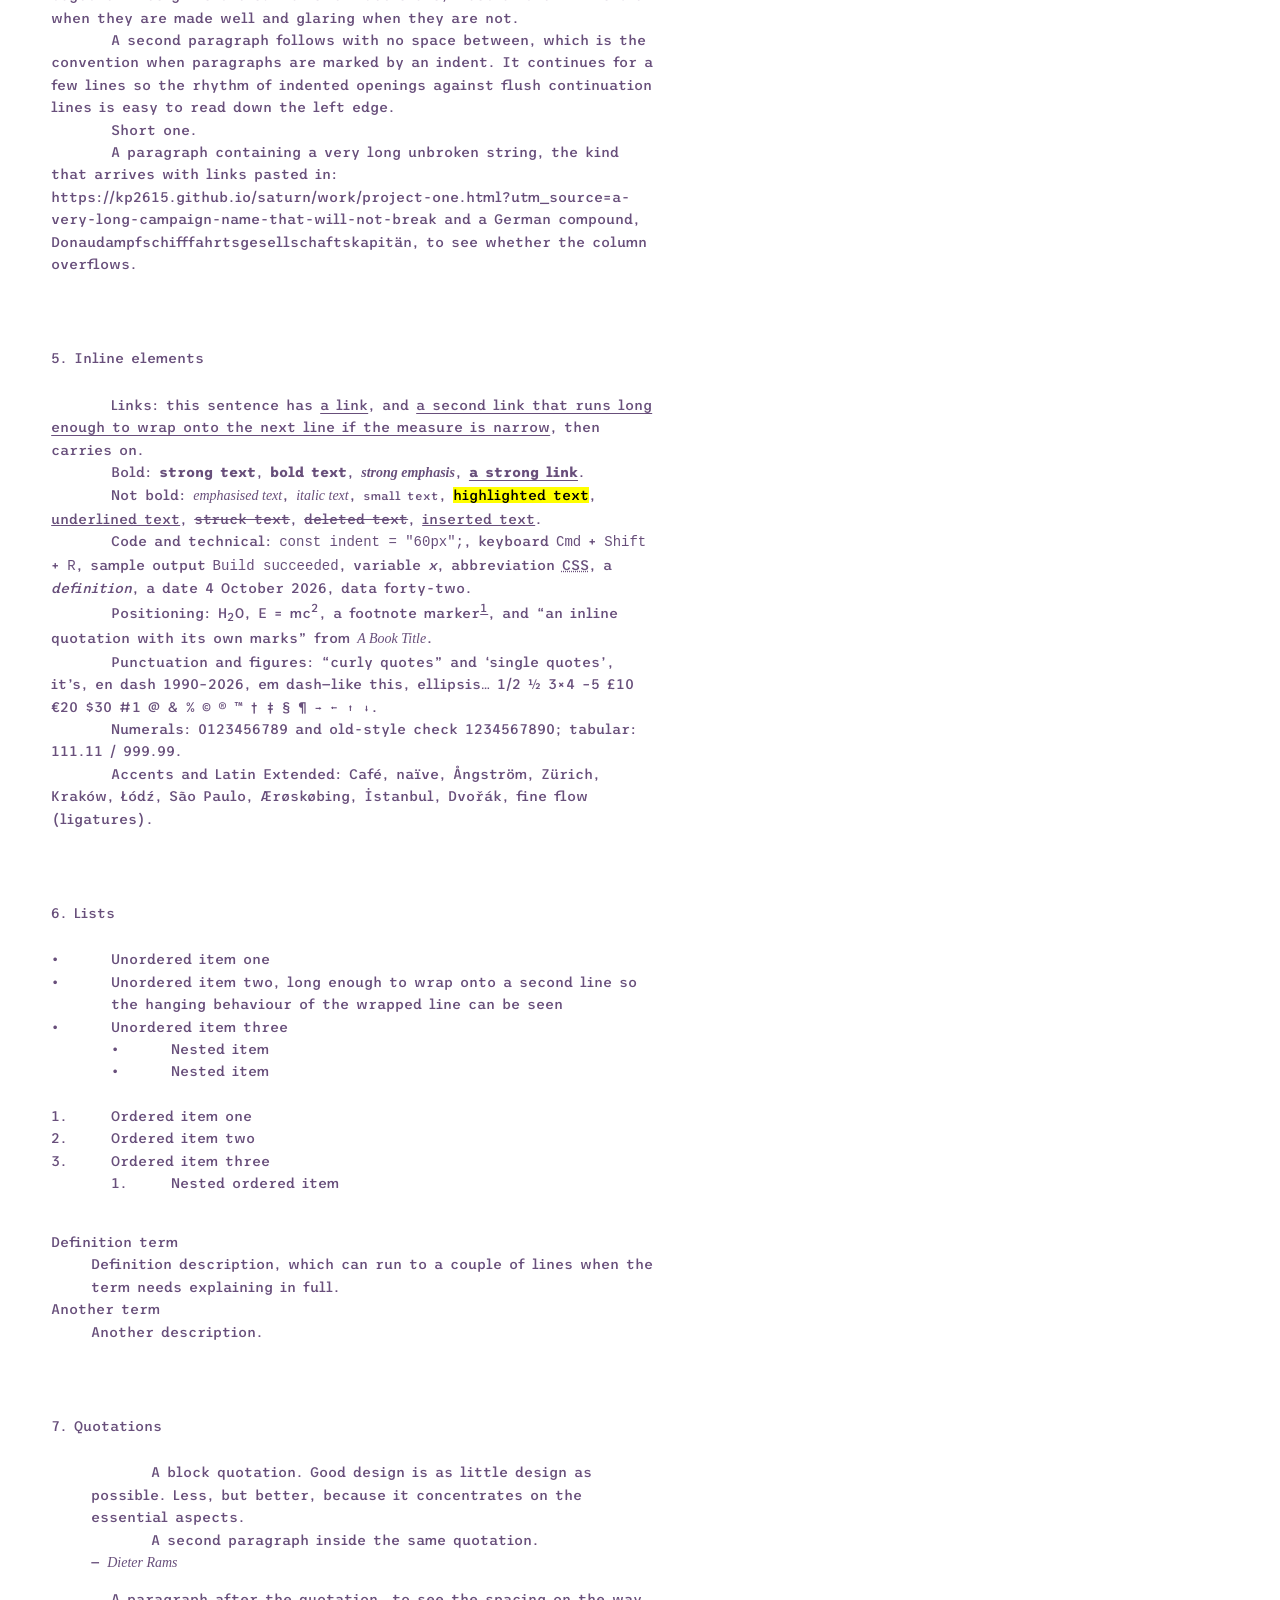
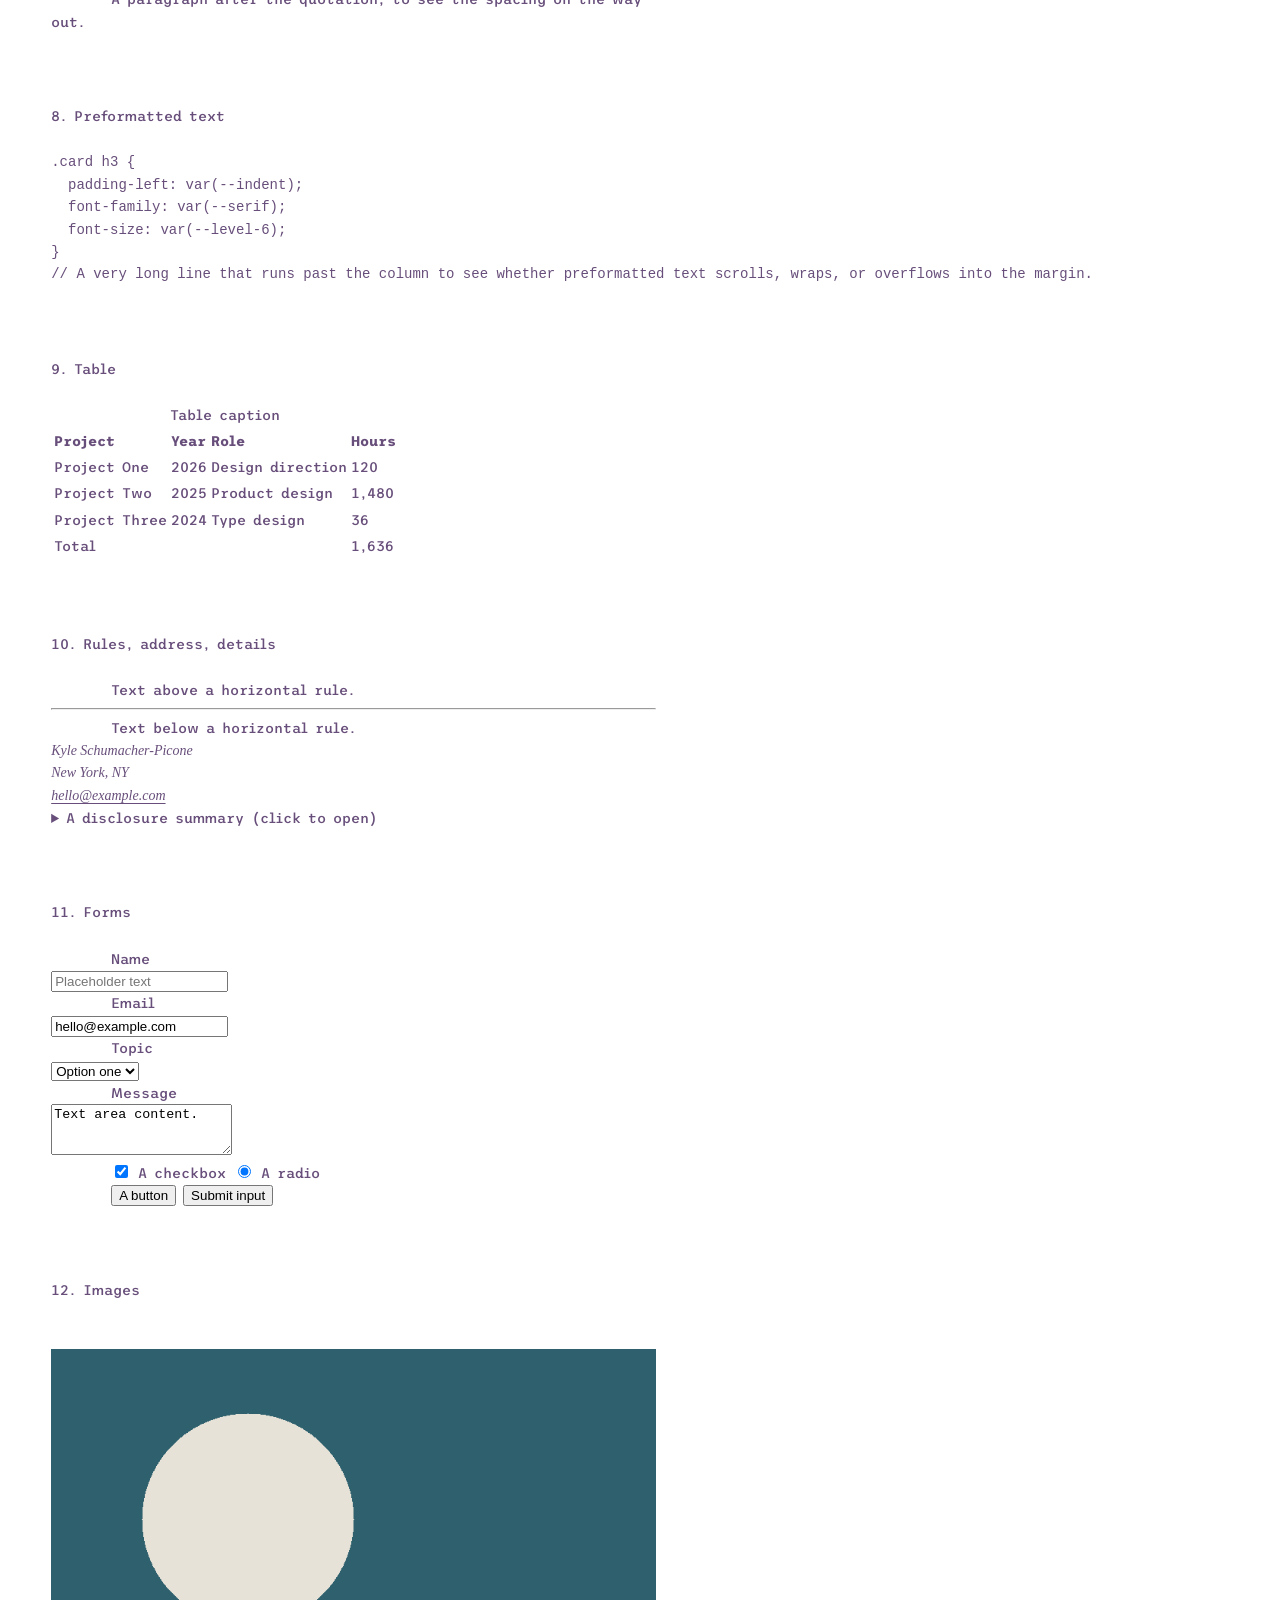
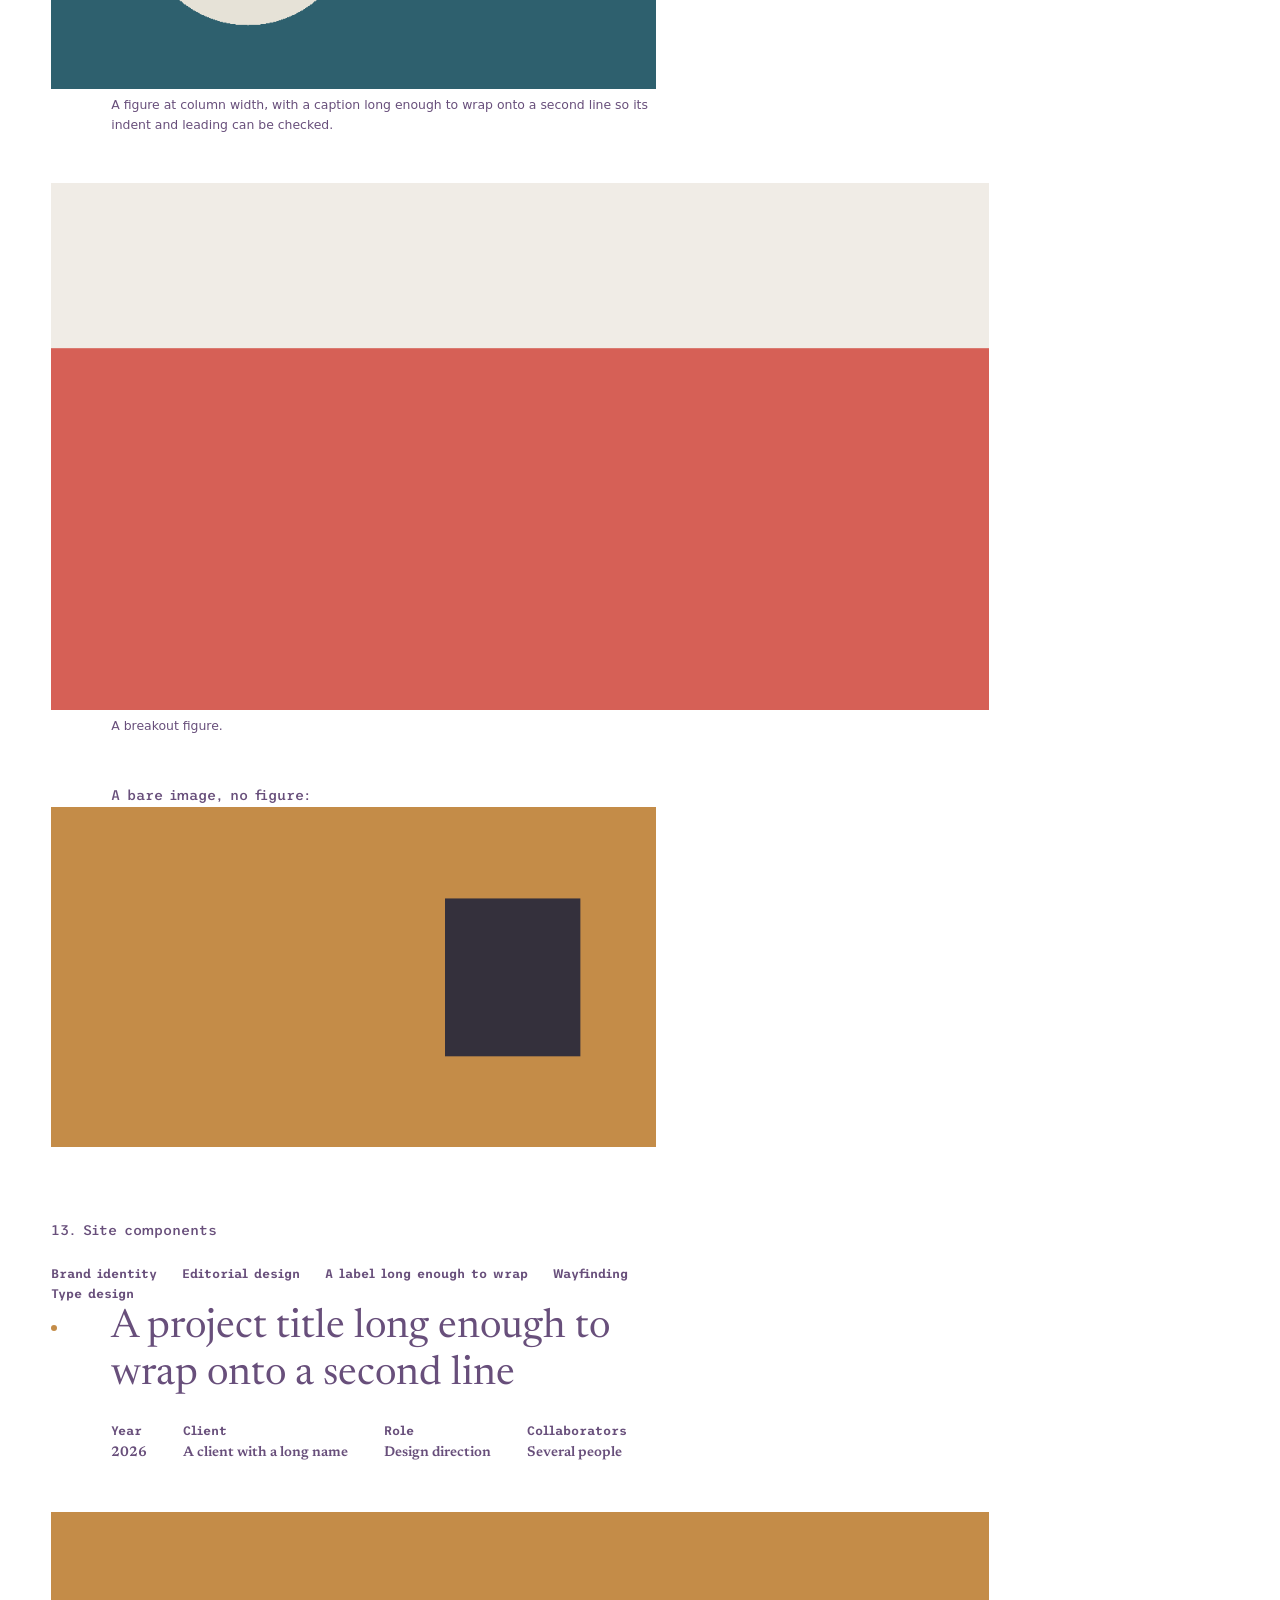
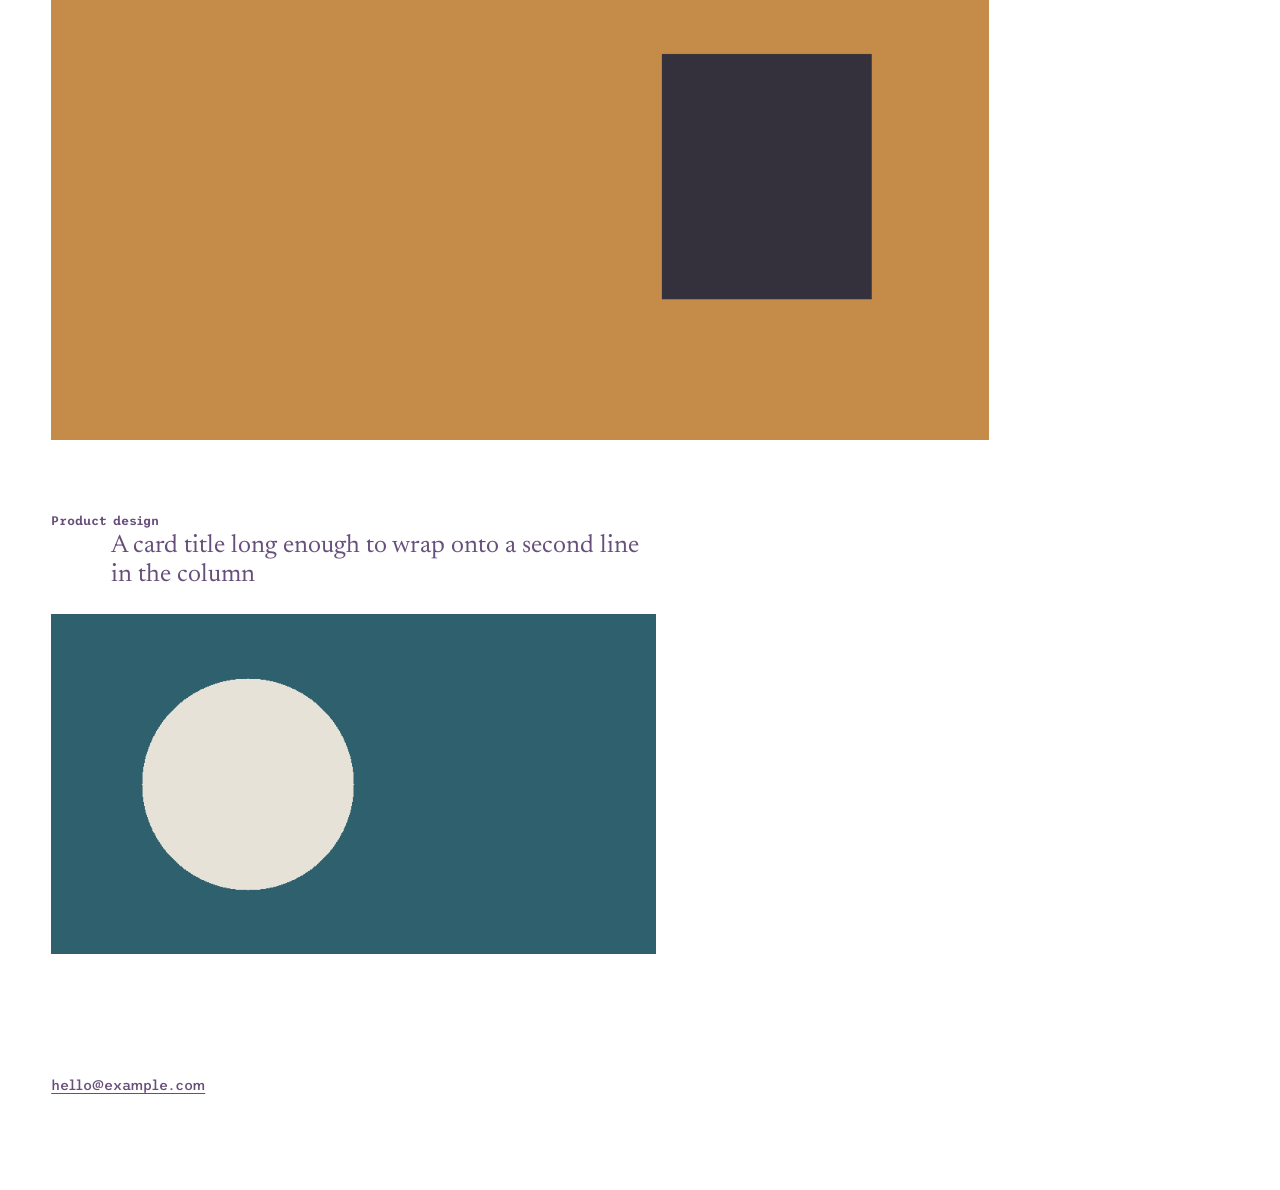
==== commit 18792c8f: "Typography bench: split inline elements into links, bold and not bold Co-Authored-By: Claude Opus 5." ====
--- a/typography-styles.html
+++ b/typography-styles.html
@@ -89,7 +89,9 @@
     <!-- ===================================================== -->
     <section class="section">
       <h2>5. Inline elements</h2>
-      <p>This sentence has <a href="#">a link</a>, <a href="#">a second link that runs long enough to wrap onto the next line if the measure is narrow</a>, <strong>strong text</strong>, <b>bold text</b>, <em>emphasised text</em>, <i>italic text</i>, <strong><em>strong emphasis</em></strong>, <small>small text</small>, <mark>highlighted text</mark>, <u>underlined text</u>, <s>struck text</s>, <del>deleted text</del> and <ins>inserted text</ins>.</p>
+      <p>Links: this sentence has <a href="#">a link</a>, and <a href="#">a second link that runs long enough to wrap onto the next line if the measure is narrow</a>, then carries on.</p>
+      <p>Bold: <strong>strong text</strong>, <b>bold text</b>, <strong><em>strong emphasis</em></strong>, <strong><a href="#">a strong link</a></strong>.</p>
+      <p>Not bold: <em>emphasised text</em>, <i>italic text</i>, <small>small text</small>, <mark>highlighted text</mark>, <u>underlined text</u>, <s>struck text</s>, <del>deleted text</del>, <ins>inserted text</ins>.</p>
       <p>Code and technical: <code>const indent = "60px";</code>, keyboard <kbd>Cmd</kbd> + <kbd>Shift</kbd> + <kbd>R</kbd>, sample output <samp>Build succeeded</samp>, variable <var>x</var>, abbreviation <abbr title="Cascading Style Sheets">CSS</abbr>, a <dfn>definition</dfn>, a date <time datetime="2026-10-04">4 October 2026</time>, data <data value="42">forty-two</data>.</p>
       <p>Positioning: H<sub>2</sub>O, E = mc<sup>2</sup>, a footnote marker<sup><a href="#">1</a></sup>, and <q>an inline quotation with its own marks</q> from <cite>A Book Title</cite>.</p>
       <p>Punctuation and figures: “curly quotes” and ‘single quotes’, it’s, en dash 1990–2026, em dash—like this, ellipsis… 1/2 ½ 3×4 −5 £10 €20 $30 #1 @ & % © ® ™ † ‡ § ¶ → ← ↑ ↓.</p>
